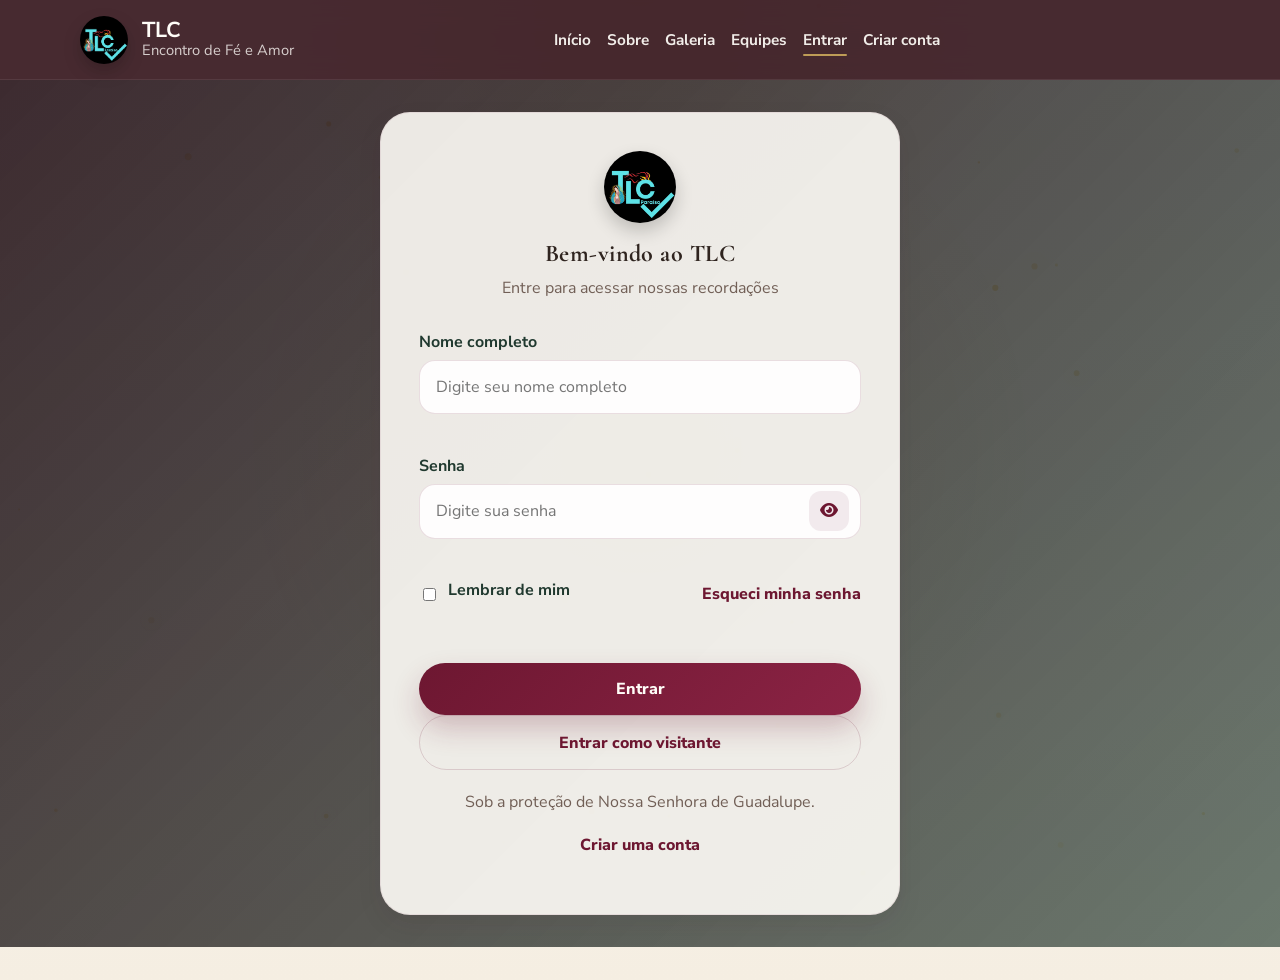
==== index.html @ 9c9bf405 "Add files via upload" ====
<!DOCTYPE html>
<html lang="pt-BR">
<head>
  <meta charset="UTF-8">
  <meta name="viewport" content="width=device-width, initial-scale=1.0">
  <title>TLC - Encontro de Fé e Amor</title>
  <meta name="description" content="Espaço para guardar fotos, vídeos e recordações do encontro TLC sob a proteção de Nossa Senhora de Guadalupe.">
  <link rel="preconnect" href="https://fonts.googleapis.com">
  <link rel="preconnect" href="https://fonts.gstatic.com" crossorigin>
  <link href="https://fonts.googleapis.com/css2?family=Cormorant+Garamond:wght@500;600;700&family=Nunito+Sans:wght@400;600;700;800&display=swap" rel="stylesheet">
  <link rel="stylesheet" href="https://cdnjs.cloudflare.com/ajax/libs/font-awesome/6.5.2/css/all.min.css">
  <link rel="stylesheet" href="css/style.css?v=20260803-sem-alfinete-oracao">
</head>
<body data-page="home">
  <header class="site-header">
    <div id="navbar-root"></div>
    <div class="home-scroll-progress" aria-hidden="true"><span id="home-scroll-progress"></span></div>
  </header>

  <main>
    <section class="hero-section reveal">
      <div class="hero-overlay"></div>
      <div class="hero-architecture" aria-hidden="true"></div>
      <div class="hero-content container hero-layout">
        <div class="hero-copy-block">
          <span class="hero-kicker">TLC -</span>
          <h1 class="hero-title">
            <span class="hero-title-line">Encontro de</span>
            <span class="hero-title-line">
              <span class="hero-title-accent">Fé</span>
              <span>e</span>
              <span class="hero-title-wine">Amor</span>
            </span>
          </h1>
          <p class="hero-subtitle">Sob a proteção de <strong>Nossa Senhora de Guadalupe</strong></p>
          <p class="hero-copy">Guarde aqui as fotos e recordações do TLC, um mural bonito, organizado e cheio de memória viva.</p>
          <div class="hero-actions">
            <a class="btn btn-primary" href="pages/galeria.html">
              <i class="fa-solid fa-camera-retro"></i>
              <span>Ver galeria</span>
            </a>
            <a class="btn btn-secondary hero-login-button" href="pages/enviar.html">
              <i class="fa-solid fa-cloud-arrow-up"></i>
              <span>Enviar fotos</span>
            </a>
          </div>
        </div>

        <div class="hero-visual">
          <div class="hero-mary-frame">
            <div class="sacred-stage">
              <img
                class="mary-figure"
                src="images/nossa-senhora-guadalupe-arte.png"
                alt="Ilustração de Nossa Senhora de Guadalupe"
              >
            </div>
          </div>
        </div>
      </div>
    </section>

    <section class="about-section section-pad reveal" id="sobre">
      <div class="container">
        <div class="about-showcase">
          <div class="about-showcase__icon" aria-hidden="true">
            <img src="images/tlc-icons/santa-missa.png" alt="">
          </div>
          <div class="about-showcase__content">
            <span class="section-tag">Sobre o encontro</span>
            <h2>Um lugar para guardar o que <span>Deus</span> fez entre nós</h2>
            <p>
              Este site foi criado para reunir fotos, vídeos, mensagens e lembranças do TLC,
              um encontro que transforma e deixa fé, amizade e missão.
            </p>
            <p>
              A inspiração vem do nosso desejo de celebrar o que vivemos juntos
              e manter acesa a presença de Deus em cada história compartilhada.
            </p>
          </div>
          <aside class="about-quote-card">
            <span class="about-quote-mark">“</span>
            <p>Rogai por nós, que recorremos a vós, ó Mãe de Misericórdia.</p>
            <strong>– Nossa Senhora de Guadalupe –</strong>
            <span class="about-quote-mark about-quote-mark--end">”</span>
          </aside>
        </div>
      </div>
    </section>

    <section class="highlights section-pad reveal" id="vivencias">
      <div class="container">
        <div class="section-heading highlights-heading">
          <span class="section-tag">Vivências</span>
          <h2>Momentos marcantes do encontro</h2>
        </div>
        <div class="card-grid">
          <article class="feature-card">
            <span class="feature-icon-frame"><img class="feature-icon" src="images/tlc-icons/momentos-oracao.png" alt="" aria-hidden="true"></span>
            <h3>Momentos de oração</h3>
            <p>Instantes de silêncio, louvor e entrega que fortalecem a fé e a comunhão.</p>
          </article>
          <article class="feature-card">
            <span class="feature-icon-frame"><img class="feature-icon" src="images/tlc-icons/dinamicas.png" alt="" aria-hidden="true"></span>
            <h3>Dinâmicas</h3>
            <p>Atividades que aproximam os participantes com leveza, alegria e propósito divino.</p>
          </article>
          <article class="feature-card">
            <span class="feature-icon-frame"><img class="feature-icon" src="images/tlc-icons/palestras.png" alt="" aria-hidden="true"></span>
            <h3>Palestras</h3>
            <p>Reflexões inspiradoras sobre vocação, amor, serviço e fé para toda a vida.</p>
          </article>
          <article class="feature-card">
            <span class="feature-icon-frame"><img class="feature-icon" src="images/tlc-icons/santa-missa.png" alt="" aria-hidden="true"></span>
            <h3>Santa Missa</h3>
            <p>A celebração central do encontro, cheia da Eucaristia que nos transforma.</p>
          </article>
          <article class="feature-card">
            <span class="feature-icon-frame"><img class="feature-icon" src="images/tlc-icons/equipe-tlc.png" alt="" aria-hidden="true"></span>
            <h3>Equipe TLC</h3>
            <p>Servidores que preparam cada detalhe com carinho, oração e dedicação.</p>
          </article>
          <article class="feature-card">
            <span class="feature-icon-frame"><img class="feature-icon" src="images/tlc-icons/foto-oficial.png" alt="" aria-hidden="true"></span>
            <h3>Foto oficial</h3>
            <p>O registro coletivo que fica como lembrança e gratidão para sempre.</p>
          </article>
        </div>
      </div>
    </section>

    <section class="faith-path-section section-pad reveal" id="caminhos" aria-labelledby="faith-path-title">
      <div class="container">
        <div class="faith-path-heading">
          <span class="section-tag faith-path-tag">Caminhos do TLC</span>
          <h2 id="faith-path-title">Cada passo deixa uma marca no coração</h2>
          <p>
            Ao descer a página, acompanhe a luz passando pelas etapas que fazem o TLC acontecer:
            acolhida, oração, palavra, partilha, Eucaristia e serviço.
          </p>
          <span class="faith-path-hint"><i class="fa-solid fa-arrow-down"></i> Continue descendo para acompanhar o caminho</span>
        </div>

        <div class="faith-path-stage" id="faith-path-stage">
          <div class="faith-path-watermark" aria-hidden="true"></div>

          <div class="faith-path-seal" aria-label="TLC, Encontro de Fé e Amor">
            <i class="fa-solid fa-cross"></i>
            <strong>TLC</strong>
            <small>Encontro de Fé e Amor</small>
          </div>

          <svg class="faith-path-svg" viewBox="0 0 800 1120" preserveAspectRatio="xMidYMid meet" aria-hidden="true">
            <defs>
              <linearGradient id="faithPathGold" x1="0" y1="0" x2="0" y2="1">
                <stop offset="0%" stop-color="#f6e1a9" />
                <stop offset="48%" stop-color="#c88a2f" />
                <stop offset="100%" stop-color="#f3d58a" />
              </linearGradient>
              <linearGradient id="faithPathLight" x1="0" y1="0" x2="0" y2="1">
                <stop offset="0%" stop-color="#fffdf4" />
                <stop offset="60%" stop-color="#ffe9a7" />
                <stop offset="100%" stop-color="#ffffff" />
              </linearGradient>
              <filter id="faithPathGlow" x="-80%" y="-80%" width="260%" height="260%">
                <feGaussianBlur stdDeviation="9" result="blur" />
                <feMerge>
                  <feMergeNode in="blur" />
                  <feMergeNode in="SourceGraphic" />
                </feMerge>
              </filter>
            </defs>

            <path class="faith-path-shadow" d="M400 105 C285 160 300 260 400 300 C500 340 500 420 400 465 C300 510 300 590 400 635 C500 680 500 760 400 805 C300 850 300 930 400 975 C445 995 465 1040 430 1080" />
            <path class="faith-path-base" d="M400 105 C285 160 300 260 400 300 C500 340 500 420 400 465 C300 510 300 590 400 635 C500 680 500 760 400 805 C300 850 300 930 400 975 C445 995 465 1040 430 1080" />
            <path class="faith-path-progress" id="faith-path-progress" d="M400 105 C285 160 300 260 400 300 C500 340 500 420 400 465 C300 510 300 590 400 635 C500 680 500 760 400 805 C300 850 300 930 400 975 C445 995 465 1040 430 1080" />

            <g class="faith-path-orb" id="faith-path-orb" filter="url(#faithPathGlow)">
              <circle class="faith-path-orb-halo" r="27"></circle>
              <circle class="faith-path-orb-middle" r="16"></circle>
              <circle class="faith-path-orb-core" r="7"></circle>
            </g>
          </svg>

          <div class="faith-path-mobile-rail" aria-hidden="true">
            <span class="faith-path-mobile-fill"></span>
            <span class="faith-path-mobile-orb" id="faith-path-mobile-orb"></span>
          </div>

          <article class="faith-step-card faith-step-card--left faith-step-card--one" data-faith-threshold="0.08" tabindex="0">
            <span class="faith-step-number">1</span>
            <span class="faith-step-icon"><i class="fa-solid fa-hand-holding-heart"></i></span>
            <div class="faith-step-copy">
              <span class="faith-step-kicker">O começo</span>
              <h3>Acolhida</h3>
              <p>Receber cada pessoa com carinho, atenção e alegria.</p>
              <p class="faith-step-extra">É aqui que o jovem percebe que tem lugar, nome e uma comunidade pronta para caminhar junto.</p>
            </div>
          </article>

          <article class="faith-step-card faith-step-card--right faith-step-card--two" data-faith-threshold="0.24" tabindex="0">
            <span class="faith-step-number">2</span>
            <span class="faith-step-icon"><i class="fa-solid fa-hands-praying"></i></span>
            <div class="faith-step-copy">
              <span class="faith-step-kicker">Silêncio e presença</span>
              <h3>Oração</h3>
              <p>Um encontro verdadeiro com Deus e consigo mesmo.</p>
              <p class="faith-step-extra">A oração acalma, fortalece e prepara o coração para tudo o que será vivido no encontro.</p>
            </div>
          </article>

          <article class="faith-step-card faith-step-card--left faith-step-card--three" data-faith-threshold="0.40" tabindex="0">
            <span class="faith-step-number">3</span>
            <span class="faith-step-icon"><i class="fa-solid fa-book-open"></i></span>
            <div class="faith-step-copy">
              <span class="faith-step-kicker">Palavra que ilumina</span>
              <h3>Palestras</h3>
              <p>Reflexões que ajudam a enxergar a vida com outros olhos.</p>
              <p class="faith-step-extra">Cada mensagem convida a pensar, mudar e levar a fé para as escolhas do dia a dia.</p>
            </div>
          </article>

          <article class="faith-step-card faith-step-card--right faith-step-card--four" data-faith-threshold="0.57" tabindex="0">
            <span class="faith-step-number">4</span>
            <span class="faith-step-icon"><i class="fa-solid fa-people-group"></i></span>
            <div class="faith-step-copy">
              <span class="faith-step-kicker">Partilha e alegria</span>
              <h3>Dinâmicas</h3>
              <p>Momentos para criar laços, confiança e boas lembranças.</p>
              <p class="faith-step-extra">A convivência aproxima as pessoas e mostra que a caminhada fica mais leve quando ninguém está sozinho.</p>
            </div>
          </article>

          <article class="faith-step-card faith-step-card--left faith-step-card--five" data-faith-threshold="0.74" tabindex="0">
            <span class="faith-step-number">5</span>
            <span class="faith-step-icon"><i class="fa-solid fa-wine-glass"></i></span>
            <div class="faith-step-copy">
              <span class="faith-step-kicker">O centro do encontro</span>
              <h3>Santa Missa</h3>
              <p>A celebração que reúne tudo o que foi vivido.</p>
              <p class="faith-step-extra">Na Eucaristia, cada oração, amizade e aprendizado se transforma em gratidão e compromisso.</p>
            </div>
          </article>

          <article class="faith-step-card faith-step-card--right faith-step-card--six" data-faith-threshold="0.90" tabindex="0">
            <span class="faith-step-number">6</span>
            <span class="faith-step-icon"><i class="fa-solid fa-users"></i></span>
            <div class="faith-step-copy">
              <span class="faith-step-kicker">Amor que vira serviço</span>
              <h3>Equipe TLC</h3>
              <p>Servir juntos para que cada detalhe tenha significado.</p>
              <p class="faith-step-extra">Quem serve também é transformado e mantém o encontro vivo muito depois do último dia.</p>
            </div>
          </article>

          <div class="faith-path-finish" data-faith-threshold="0.98">
            <i class="fa-solid fa-heart"></i>
            <strong>A missão continua</strong>
            <span>Levar para a vida o amor que foi encontrado aqui.</span>
          </div>
        </div>

        <p class="faith-path-footnote"><i class="fa-regular fa-hand-pointer"></i> Passe o mouse ou toque nos cartões para ler mais.</p>
      </div>
    </section>

    <section class="metrics-section section-pad reveal" id="metricas" aria-labelledby="metrics-title">
      <div class="container">
        <div class="metrics-ornament" aria-hidden="true">
          <span></span>
          <i class="fa-solid fa-diamond"></i>
          <span></span>
        </div>

        <div class="metrics-shell">
          <div class="metrics-copy">
            <span class="section-tag metrics-tag">Presença viva</span>
            <h2 id="metrics-title">O <span>encontro</span> continua <span>ecoando</span> em cada pessoa tocada</h2>
            <p>
              Os números abaixo vão mudando conforme o site vai sendo preenchido com pessoas, fotos e pedidos.
            </p>
          </div>

          <div class="metrics-grid">
            <article class="metric-card interactive-card">
              <i class="fa-solid fa-users"></i>
              <strong class="metric-number" id="metric-participants">0</strong>
              <h3>Participantes acolhidos</h3>
              <p>Corações que dizem sim ao encontro.</p>
            </article>
            <article class="metric-card interactive-card">
              <i class="fa-solid fa-camera"></i>
              <strong class="metric-number" id="metric-photos">0</strong>
              <h3>Fotos e lembranças guardadas</h3>
              <p>Momentos eternizados com amor.</p>
            </article>
            <article class="metric-card interactive-card">
              <i class="fa-solid fa-hands-praying"></i>
              <strong class="metric-number" id="metric-prayer">0</strong>
              <h3>Momentos de oração vividos</h3>
              <p>Unidos em oração, fortalecidos na fé.</p>
            </article>
            <article class="metric-card interactive-card">
              <i class="fa-solid fa-people-group"></i>
              <strong class="metric-number" id="metric-team">0</strong>
              <h3>Servidores na equipe TLC</h3>
              <p>Cada serviço é uma semente do Reino.</p>
            </article>
            <article class="metric-card interactive-card">
              <i class="fa-regular fa-message"></i>
              <strong class="metric-number" id="metric-messages">0</strong>
              <h3>Mensagens e testemunhos recebidos</h3>
              <p>Relatos que inspiram e edificam.</p>
            </article>
            <article class="metric-card interactive-card">
              <i class="fa-solid fa-dove"></i>
              <strong class="metric-number" id="metric-mission">0</strong>
              <h3>Missão em comum: levar amor e fé</h3>
              <p>Ir ao encontro e ser presença de Deus.</p>
            </article>
          </div>
        </div>
      </div>
    </section>

    <section class="home-prayer-section section-pad reveal" id="oracoes" aria-labelledby="home-prayer-title">
      <div class="container">
        <div class="home-prayer-shell">
          <div class="home-prayer-heading">
            <span class="section-tag home-prayer-tag">Mural de Orações</span>
            <h2 id="home-prayer-title">Intenções que colocamos juntos nas mãos de <span>Deus</span></h2>
            <p>Um cantinho para pedir, agradecer e rezar por quem precisa.</p>
          </div>

          <div class="home-prayer-board">
            <aside class="home-prayer-invite">
              <span class="home-prayer-invite__icon"><i class="fa-solid fa-hands-praying"></i></span>
              <h3>Sua oração também pode estar aqui</h3>
              <p>Escreva sua intenção com carinho. Você pode publicar com seu nome ou de forma anônima.</p>
              <div class="home-prayer-actions">
                <a class="btn btn-primary" href="pages/oracao.html">Deixar minha oração</a>
              </div>
            </aside>

            <div class="home-prayer-notes" id="home-prayer-preview" aria-live="polite"></div>
          </div>
        </div>
      </div>
    </section>

    <section class="home-closing-section reveal" id="identidade-tlc" aria-label="Identidade do TLC">
      <div class="container">
        <div class="home-closing-card">
          <div class="footer-brand-block">
            <div class="footer-brand-mark">
              <img src="images/logo-tlc-paraiso.jpg" alt="Logo TLC Paraíso">
            </div>
            <div class="footer-brand-copy">
              <h3>TLC</h3>
              <p>Encontro de Fé e Amor</p>
            </div>
          </div>

          <div class="footer-quote">
            <i class="fa-solid fa-quote-left" aria-hidden="true"></i>
            <p>Cada palavra é um sinal do que Deus continua fazendo entre nós.</p>
            <i class="fa-solid fa-quote-right" aria-hidden="true"></i>
          </div>
        </div>
      </div>
    </section>

  </main>

  <div id="footer-root"></div>

  <script src="js/script.js?v=20260803-sem-alfinete-oracao"></script>
</body>
</html>
---- css/style.css ----
/* Variaveis globais do tema TLC */
:root {
  --wine: #6d1731;
  --wine-deep: #43101f;
  --gold: #c8a65a;
  --beige: #f3ede0;
  --white: #fffdf8;
  --forest: #20392f;
  --text: #2f241f;
  --muted: #715f56;
  --shadow: 0 18px 40px rgba(48, 21, 28, 0.14);
  --shadow-soft: 0 10px 24px rgba(48, 21, 28, 0.09);
  --radius-lg: 28px;
  --radius-md: 20px;
  --radius-sm: 14px;
  --nav-height: 80px;
  --container: min(1120px, calc(100% - 2rem));
}

* {
  box-sizing: border-box;
}

html {
  scroll-behavior: smooth;
  overflow-x: hidden;
}

body {
  margin: 0;
  font-family: "Nunito Sans", sans-serif;
  color: var(--text);
  background:
    radial-gradient(circle at top, rgba(200, 166, 90, 0.2), transparent 32%),
    linear-gradient(180deg, #fcfaf6 0%, #f5eee2 100%);
  position: relative;
  isolation: isolate;
  overflow-x: hidden;
}

body.menu-open {
  overflow: hidden;
}

img {
  max-width: 100%;
  display: block;
}

a {
  color: inherit;
  text-decoration: none;
}

button,
input,
select,
textarea {
  font: inherit;
  max-width: 100%;
}

textarea {
  resize: vertical;
}

main {
  min-height: 100vh;
  position: relative;
  z-index: 1;
}

.site-header,
.site-footer {
  position: relative;
  z-index: 2;
}

.sacred-lights {
  position: fixed;
  inset: 0;
  width: 100%;
  height: 100%;
  pointer-events: none;
  z-index: 0;
  opacity: 0.9;
}

.container {
  width: var(--container);
  margin: 0 auto;
}

.section-pad {
  padding: 5rem 0;
}

.section-tag {
  display: inline-flex;
  align-items: center;
  gap: 0.55rem;
  padding: 0.4rem 0.9rem;
  border-radius: 999px;
  background: rgba(109, 23, 49, 0.08);
  color: var(--wine);
  font-size: 0.82rem;
  font-weight: 800;
  letter-spacing: 0.08em;
  text-transform: uppercase;
}

.section-heading {
  display: flex;
  flex-direction: column;
  gap: 0.75rem;
  margin-bottom: 2rem;
}

h1,
h2,
h3,
.brand-mark {
  font-family: "Cormorant Garamond", serif;
  letter-spacing: 0.02em;
}

h1,
h2,
h3,
p {
  margin-top: 0;
}

p {
  line-height: 1.7;
  color: var(--muted);
}

.site-header {
  position: sticky;
  top: 0;
  z-index: 50;
}

.home-scroll-progress {
  position: absolute;
  right: 0;
  bottom: 0;
  left: 0;
  height: 3px;
  overflow: hidden;
  pointer-events: none;
}

.home-scroll-progress span {
  display: block;
  width: 100%;
  height: 100%;
  background: linear-gradient(90deg, #d6a84d, #f4da93 52%, #b9782f);
  box-shadow: 0 0 14px rgba(238, 197, 105, 0.65);
  transform: scaleX(0);
  transform-origin: left center;
  will-change: transform;
}

/* Navbar compartilhada e adaptada conforme login */
.navbar {
  height: var(--nav-height);
  border-bottom: 1px solid rgba(255, 255, 255, 0.08);
  background: rgba(46, 13, 21, 0.88);
  backdrop-filter: blur(14px);
}

.nav-inner {
  width: var(--container);
  height: 100%;
  margin: 0 auto;
  display: flex;
  align-items: center;
  justify-content: space-between;
  gap: 1rem;
}

.brand {
  display: inline-flex;
  align-items: center;
  gap: 0.85rem;
  color: var(--white);
  min-width: 0;
}

.brand-mark {
  width: 48px;
  height: 48px;
  border-radius: 50%;
  display: grid;
  place-items: center;
  background: linear-gradient(135deg, var(--gold), #edd3a0);
  color: var(--wine-deep);
  font-size: 1.1rem;
  font-weight: 700;
  box-shadow: 0 8px 18px rgba(200, 166, 90, 0.28);
}

.brand-mark.image-mark {
  overflow: hidden;
  padding: 0;
  background: transparent;
  box-shadow: 0 8px 18px rgba(0, 0, 0, 0.2);
}

.brand-mark.image-mark img {
  width: 100%;
  height: 100%;
  object-fit: cover;
  display: block;
}

.brand-mark.large {
  width: 72px;
  height: 72px;
  font-size: 1.5rem;
  margin: 0 auto 1rem;
}

.brand-copy strong {
  display: block;
  font-size: 1.35rem;
  line-height: 1.05;
}

.brand-copy span {
  display: block;
  color: rgba(255, 253, 248, 0.78);
  font-size: 0.92rem;
  line-height: 1.2;
}

.nav-links {
  display: flex;
  align-items: center;
  gap: 1rem;
  min-width: 0;
}

.nav-links a,
.nav-user,
.nav-logout {
  color: var(--white);
  font-weight: 700;
  font-size: 0.96rem;
}

.nav-links a {
  opacity: 0.92;
  position: relative;
}

.nav-links a::after {
  content: "";
  position: absolute;
  left: 0;
  bottom: -0.35rem;
  width: 100%;
  height: 2px;
  border-radius: 999px;
  background: var(--gold);
  transform: scaleX(0);
  transform-origin: center;
  transition: transform 0.25s ease;
}

.nav-links a:hover::after,
.nav-links a.active::after {
  transform: scaleX(1);
}

.nav-actions {
  display: flex;
  align-items: center;
  gap: 0.75rem;
}

.nav-user {
  padding: 0.55rem 0.9rem;
  border-radius: 999px;
  background: rgba(255, 255, 255, 0.08);
}

.nav-logout {
  border: 0;
  padding: 0.7rem 1rem;
  border-radius: 999px;
  background: rgba(255, 255, 255, 0.12);
  cursor: pointer;
  transition: background 0.25s ease, transform 0.25s ease;
}

.nav-logout:hover,
.hamburger:hover,
.btn:hover,
.filter-btn:hover {
  transform: translateY(-2px);
}

.nav-logout:hover {
  background: rgba(255, 255, 255, 0.2);
}

.hamburger {
  display: none;
  width: 46px;
  height: 46px;
  border-radius: 14px;
  border: 1px solid rgba(255, 255, 255, 0.16);
  background: transparent;
  color: var(--white);
  cursor: pointer;
}

.mobile-panel {
  display: none;
}

/* Hero principal */
.hero-section {
  position: relative;
  min-height: calc(100vh - var(--nav-height) - 12px);
  display: flex;
  align-items: center;
  padding: 2.75rem 0 1rem;
  background:
    radial-gradient(circle at top, rgba(233, 192, 124, 0.2), transparent 34%),
    linear-gradient(180deg, #fcf3e8 0%, #f6ebdc 100%);
  color: var(--text);
  overflow: hidden;
}

.hero-overlay {
  position: absolute;
  inset: 0;
  background:
    radial-gradient(circle at 14% 18%, rgba(255, 255, 255, 0.78), transparent 24%),
    radial-gradient(circle at 86% 16%, rgba(255, 255, 255, 0.62), transparent 18%),
    radial-gradient(circle at 50% 10%, rgba(228, 186, 120, 0.15), transparent 42%);
}

.hero-architecture {
  position: absolute;
  inset: auto 0 0 0;
  height: min(72vh, 640px);
  background: url("../images/church-line-art.svg") center bottom / min(900px, 78vw) auto no-repeat;
  opacity: 0.34;
  pointer-events: none;
  filter: sepia(1) saturate(0.7) brightness(1.02);
}

.hero-content {
  position: relative;
  padding: 0;
  z-index: 1;
}

.hero-layout {
  display: grid;
  grid-template-columns: minmax(0, 1.08fr) minmax(320px, 430px);
  gap: 2.4rem;
  align-items: center;
}

.hero-copy-block {
  position: relative;
  z-index: 1;
  max-width: 34rem;
}

.hero-kicker {
  display: inline-flex;
  margin-bottom: 0.65rem;
  color: rgba(46, 23, 17, 0.9);
  letter-spacing: 0.03em;
  text-transform: none;
  font-size: clamp(1.55rem, 2vw, 2.2rem);
  font-weight: 500;
  padding: 0;
  border: 0;
  background: transparent;
}

.hero-title {
  display: grid;
  gap: 0.16rem;
  margin-bottom: 0.95rem;
  max-width: 11ch;
  font-size: clamp(3.2rem, 6.5vw, 5.7rem);
  line-height: 0.9;
  letter-spacing: -0.03em;
}

.hero-title-line {
  display: flex;
  flex-wrap: wrap;
  align-items: baseline;
  gap: 0.25ch;
}

.hero-title-accent {
  color: #c48b2a;
}

.hero-title-wine {
  color: var(--wine);
}

.hero-subtitle {
  font-size: 1.2rem;
  color: #5a4035;
  margin-bottom: 0.9rem;
}

.hero-subtitle strong {
  color: var(--wine);
}

.hero-copy {
  max-width: 31rem;
  color: #5e5047;
  font-size: 1.05rem;
  margin-bottom: 1.9rem;
}

.hero-login-button {
  background: rgba(255, 248, 239, 0.8);
  color: var(--wine);
  border: 1px solid rgba(155, 102, 67, 0.42);
  box-shadow: 0 12px 24px rgba(128, 83, 53, 0.08);
}

.hero-actions,
.form-actions,
.section-cta {
  display: flex;
  flex-wrap: wrap;
  gap: 1rem;
}

.hero-visual {
  display: flex;
  justify-content: center;
  align-items: center;
}

.hero-mary-frame {
  position: relative;
  padding: 0.9rem;
  border-radius: 180px 180px 28px 28px;
  background: linear-gradient(180deg, rgba(149, 95, 51, 0.28), rgba(222, 179, 118, 0.14));
  border: 2px solid rgba(173, 125, 76, 0.55);
  box-shadow:
    0 28px 48px rgba(118, 71, 39, 0.12),
    0 0 0 10px rgba(255, 248, 239, 0.38);
}

.sacred-stage {
  --stage-x: 0px;
  --stage-y: 0px;
  position: relative;
  width: min(100%, 360px);
  aspect-ratio: 0.78 / 1.26;
  display: grid;
  place-items: center;
  transform: translate3d(var(--stage-x), var(--stage-y), 0);
  transition: transform 0.22s ease;
  border-radius: 180px 180px 20px 20px;
  overflow: hidden;
  background:
    radial-gradient(circle at 50% 18%, rgba(255, 249, 231, 0.94), rgba(227, 187, 122, 0.68) 38%, rgba(125, 77, 34, 0.84) 100%);
  border: 2px solid rgba(247, 230, 196, 0.82);
  box-shadow: inset 0 0 0 1px rgba(120, 74, 35, 0.2);
}

.sacred-beam {
  position: absolute;
  inset: 5% 12% 14%;
  border-radius: 48% 48% 42% 42% / 18% 18% 58% 58%;
  background:
    radial-gradient(circle at center, rgba(255, 246, 207, 0.98), rgba(245, 196, 83, 0.48) 52%, rgba(244, 193, 73, 0) 74%);
  filter: blur(20px);
  animation: beamPulse 4.8s ease-in-out infinite;
}

.sacred-halo {
  position: absolute;
  inset: 5% 8% 8%;
  border-radius: 50%;
  mix-blend-mode: screen;
}

.halo-one {
  background:
    conic-gradient(from 0deg, rgba(255, 210, 99, 0.12), rgba(255, 247, 212, 0.94), rgba(255, 210, 99, 0.12));
  filter: blur(0.5px);
  clip-path: polygon(
    50% 0%, 54% 8%, 60% 2%, 62% 11%, 69% 4%, 68% 15%, 77% 9%, 74% 19%, 84% 15%, 79% 24%,
    90% 23%, 83% 30%, 95% 32%, 86% 38%, 98% 43%, 88% 46%, 100% 53%, 88% 54%, 98% 61%, 86% 62%,
    95% 73%, 83% 70%, 90% 82%, 79% 76%, 84% 89%, 74% 81%, 77% 96%, 68% 85%, 69% 98%, 62% 89%,
    60% 100%, 54% 92%, 50% 100%, 46% 92%, 40% 100%, 38% 89%, 31% 98%, 32% 85%, 23% 96%, 26% 81%,
    16% 89%, 21% 76%, 10% 82%, 17% 70%, 5% 73%, 14% 62%, 2% 61%, 12% 54%, 0% 53%, 12% 46%,
    2% 43%, 14% 38%, 5% 32%, 17% 30%, 10% 23%, 21% 24%, 16% 15%, 26% 19%, 23% 9%, 32% 15%,
    31% 4%, 38% 11%, 40% 2%, 46% 8%
  );
  opacity: 0.95;
  animation: haloSpin 24s linear infinite;
}

.halo-two {
  inset: 10% 13% 13%;
  border: 2px solid rgba(255, 236, 180, 0.46);
  box-shadow:
    0 0 34px rgba(255, 216, 121, 0.28),
    inset 0 0 28px rgba(255, 224, 143, 0.18);
  animation: haloBreath 5s ease-in-out infinite;
}

.sacred-glow {
  position: absolute;
  inset: 22% 24% 18%;
  border-radius: 50%;
  background: radial-gradient(circle, rgba(255, 243, 198, 0.4), rgba(255, 215, 110, 0.12) 42%, transparent 68%);
  filter: blur(22px);
}

.sacred-particles {
  position: absolute;
  inset: 0;
}

.sacred-particle {
  position: absolute;
  width: var(--size, 8px);
  height: var(--size, 8px);
  left: var(--left, 50%);
  top: var(--top, 50%);
  border-radius: 50%;
  background: radial-gradient(circle, rgba(255, 252, 235, 1), rgba(248, 206, 109, 0.65) 55%, rgba(248, 206, 109, 0) 72%);
  box-shadow: 0 0 14px rgba(255, 220, 136, 0.65);
  opacity: 0.78;
  animation: particleOrbit var(--duration, 7s) ease-in-out infinite;
  animation-delay: var(--delay, 0s);
}

.mary-figure {
  position: relative;
  z-index: 2;
  width: min(100%, 300px);
  object-fit: contain;
  filter:
    drop-shadow(0 18px 32px rgba(7, 7, 7, 0.28))
    drop-shadow(0 0 30px rgba(255, 216, 113, 0.3));
  animation: maryFloat 5.8s ease-in-out infinite;
  transform: translateZ(0);
}

/* Componentes reutilizados */
.btn {
  display: inline-flex;
  justify-content: center;
  align-items: center;
  gap: 0.6rem;
  min-height: 52px;
  padding: 0.95rem 1.4rem;
  border: 0;
  border-radius: 999px;
  font-weight: 800;
  cursor: pointer;
  transition: transform 0.25s ease, box-shadow 0.25s ease, background 0.25s ease;
}

.btn-primary {
  background: linear-gradient(135deg, var(--wine), #8b2344);
  color: var(--white);
  box-shadow: 0 14px 28px rgba(109, 23, 49, 0.24);
}

.btn-secondary {
  background: rgba(255, 253, 248, 0.16);
  color: var(--white);
  border: 1px solid rgba(255, 253, 248, 0.2);
}

.page-shell .btn-secondary,
.upload-form .btn-secondary,
.profile-card .btn-secondary,
.auth-card .btn-secondary {
  background: transparent;
  color: var(--wine);
  border: 1px solid rgba(109, 23, 49, 0.16);
}

.hero-login-button,
.hero-login-button:visited {
  background: rgba(255, 248, 239, 0.88);
  color: var(--wine);
  border: 1px solid rgba(155, 102, 67, 0.42);
  box-shadow: 0 12px 24px rgba(128, 83, 53, 0.08);
}

.btn-full {
  width: 100%;
}

.prayer-card,
.feature-card,
.auth-card,
.upload-form,
.preview-panel,
.profile-card,
.stat-box,
.gallery-item,
.page-hero,
.filter-bar {
  background: rgba(255, 253, 248, 0.9);
  border: 1px solid rgba(109, 23, 49, 0.08);
  box-shadow: var(--shadow-soft);
}

.prayer-card {
  padding: 2rem;
  border-radius: var(--radius-lg);
}

.about-section {
  padding-top: 0.4rem;
}

.about-showcase {
  display: grid;
  grid-template-columns: 126px minmax(0, 1.1fr) minmax(280px, 0.9fr);
  gap: 1.5rem;
  align-items: center;
  padding: 1.65rem 1.8rem;
  border-radius: 28px;
  background: rgba(255, 252, 247, 0.92);
  border: 1px solid rgba(189, 151, 103, 0.18);
  box-shadow: 0 18px 36px rgba(103, 65, 37, 0.09);
}

.about-showcase__icon {
  width: 112px;
  height: 112px;
  display: grid;
  place-items: center;
  border-radius: 50%;
  color: var(--gold);
  font-size: 2.6rem;
  background:
    radial-gradient(circle at center, rgba(255, 255, 255, 0.95), rgba(248, 236, 218, 0.92));
  border: 1px solid rgba(218, 185, 134, 0.5);
  box-shadow: inset 0 0 0 10px rgba(255, 249, 240, 0.7);
}

.about-showcase__content h2 {
  max-width: 18ch;
  margin-bottom: 0.8rem;
  font-size: clamp(2rem, 3vw, 3rem);
  line-height: 1.05;
}

.about-showcase__content h2 span {
  color: #c48b2a;
}

.about-showcase__content p:last-child {
  margin-bottom: 0;
}

.about-quote-card {
  position: relative;
  padding: 1.9rem 1.8rem;
  border-radius: 20px;
  background: linear-gradient(180deg, rgba(255, 250, 244, 0.98), rgba(255, 247, 238, 0.92));
  border: 1px solid rgba(199, 163, 113, 0.22);
  box-shadow: inset 0 0 0 1px rgba(255, 255, 255, 0.55);
}

.about-quote-card p {
  margin-bottom: 0.9rem;
  font-family: "Cormorant Garamond", serif;
  font-size: 1.55rem;
  line-height: 1.35;
  color: #5a4035;
}

.about-quote-card strong {
  color: var(--wine);
  font-size: 1.05rem;
}

.about-quote-mark {
  position: absolute;
  top: 0.9rem;
  left: 1.3rem;
  color: rgba(180, 116, 53, 0.85);
  font-family: "Cormorant Garamond", serif;
  font-size: 3.6rem;
  line-height: 1;
}

.about-quote-mark--end {
  top: auto;
  right: 1.3rem;
  bottom: 0.25rem;
  left: auto;
}

.highlights {
  padding-top: 1.55rem;
}

.highlights-heading {
  align-items: center;
  text-align: center;
  margin-bottom: 1.6rem;
}

.highlights-heading .section-tag {
  background: transparent;
  padding-inline: 0;
}

.prayer-card i,
.feature-card i {
  color: var(--gold);
  font-size: 1.5rem;
}

.card-grid {
  display: grid;
  grid-template-columns: repeat(6, minmax(0, 1fr));
  gap: 0.9rem;
}

.feature-card {
  padding: 1.3rem 1rem 1.2rem;
  border-radius: var(--radius-md);
  transition: transform 0.25s ease, box-shadow 0.25s ease;
  text-align: center;
  min-height: 100%;
}

.feature-card:hover,
.gallery-item:hover {
  transform: translateY(-5px);
  box-shadow: var(--shadow);
}

.feature-card h3 {
  margin-bottom: 0.55rem;
  font-size: 1.45rem;
}

.feature-card p {
  margin-bottom: 0;
  font-size: 0.92rem;
  line-height: 1.55;
}

.recent-grid {
  display: grid;
  grid-template-columns: repeat(3, minmax(0, 1fr));
  gap: 1.2rem;
}

.recent-card {
  position: relative;
  border-radius: 24px;
  overflow: hidden;
  min-height: 340px;
  box-shadow: var(--shadow-soft);
}

.recent-card > img {
  width: 100%;
  height: 100%;
  object-fit: cover;
}

.recent-card .overlay {
  position: absolute;
  inset: auto 0 0 0;
  padding: 1.4rem;
  background: linear-gradient(180deg, transparent, rgba(10, 7, 7, 0.78));
  color: var(--white);
}

.photo-author {
  display: inline-flex;
  align-items: center;
  gap: 0.55rem;
  margin-bottom: 0.7rem;
  font-size: 0.82rem;
  font-weight: 800;
}

.photo-author img {
  width: 26px;
  height: 26px;
  border-radius: 50%;
  object-fit: cover;
  border: 1px solid rgba(255, 255, 255, 0.35);
}

.photo-author.dark {
  color: var(--forest);
}

.photo-author.light {
  color: var(--white);
}

.photo-author-link {
  cursor: pointer;
  transition: transform 0.22s ease, opacity 0.22s ease;
}

.photo-author-link:hover {
  opacity: 0.88;
  transform: translateY(-1px);
}



.journey-section {
  position: relative;
  overflow: hidden;
  background:
    radial-gradient(circle at 16% 32%, rgba(215, 164, 72, 0.08), transparent 26%),
    radial-gradient(circle at 88% 72%, rgba(109, 23, 49, 0.06), transparent 28%);
}

.journey-heading {
  width: min(100%, 900px);
  margin: 0 auto 2.4rem;
  text-align: center;
}

.journey-tag {
  position: relative;
  padding-inline: 1.25rem;
  border: 1px solid rgba(189, 134, 47, 0.38);
  border-radius: 999px;
  background: rgba(255, 252, 245, 0.72);
  box-shadow: 0 7px 18px rgba(95, 55, 23, 0.06);
}

.journey-heading h2 {
  max-width: 860px;
  margin: 0.95rem auto 0;
  color: var(--wine);
  font-family: "Cormorant Garamond", serif;
  font-size: clamp(2.4rem, 4.7vw, 4.55rem);
  line-height: 0.98;
  letter-spacing: -0.035em;
}

.journey-heading p {
  max-width: 720px;
  margin: 1.15rem auto 0;
  color: rgba(40, 31, 27, 0.72);
  font-size: 1rem;
  line-height: 1.75;
}

.journey-scroll-tip {
  display: inline-flex;
  align-items: center;
  gap: 0.55rem;
  margin-top: 1rem;
  padding: 0.7rem 1rem;
  border-radius: 999px;
  color: rgba(92, 36, 41, 0.92);
  background: rgba(255, 250, 238, 0.78);
  border: 1px solid rgba(198, 144, 55, 0.22);
  box-shadow: 0 14px 26px rgba(103, 61, 25, 0.06);
  font-size: 0.92rem;
}

.journey-scroll-tip i {
  color: #c88726;
}

.journey-board {
  --journey-glow-x: 50%;
  --journey-glow-y: 50%;
  position: relative;
  width: min(100%, 1120px);
  min-height: 720px;
  margin: 0 auto;
  overflow: hidden;
  isolation: isolate;
  border: 1px solid rgba(188, 137, 56, 0.22);
  border-radius: 40px;
  background:
    radial-gradient(circle at var(--journey-glow-x) var(--journey-glow-y), rgba(247, 215, 143, 0.15), transparent 22%),
    linear-gradient(135deg, rgba(255, 253, 248, 0.96), rgba(251, 244, 230, 0.94));
  box-shadow:
    0 28px 64px rgba(93, 57, 32, 0.13),
    inset 0 1px 0 rgba(255, 255, 255, 0.95);
  transition: box-shadow 0.35s ease, transform 0.35s ease;
}

.journey-board::before {
  content: "";
  position: absolute;
  inset: 0;
  z-index: -3;
  opacity: 0.33;
  background-image:
    radial-gradient(circle at 25% 35%, rgba(186, 133, 45, 0.18) 0 1px, transparent 1.5px),
    radial-gradient(circle at 75% 60%, rgba(109, 23, 49, 0.12) 0 1px, transparent 1.5px);
  background-size: 29px 29px, 37px 37px;
  mask-image: linear-gradient(to bottom, transparent 0%, #000 20%, #000 80%, transparent 100%);
}

.journey-board::after {
  content: "";
  position: absolute;
  inset: 18px;
  z-index: 6;
  pointer-events: none;
  border: 1px solid rgba(203, 153, 74, 0.10);
  border-radius: 30px;
}

.journey-church {
  position: absolute;
  left: -2.5rem;
  top: 2rem;
  width: 310px;
  height: 330px;
  z-index: -1;
  opacity: 0.085;
  background: url("../images/church-line-art.svg") left top / contain no-repeat;
  filter: sepia(1) saturate(0.8);
}

.journey-sacred-heart {
  position: absolute;
  right: 4rem;
  top: 2.4rem;
  z-index: -1;
  width: 150px;
  height: 150px;
  display: grid;
  place-items: center;
  color: rgba(153, 92, 29, 0.08);
  font-size: 4.5rem;
}

.journey-sacred-heart::before,
.journey-sacred-heart::after {
  content: "";
  position: absolute;
  inset: 13px;
  border: 1px solid rgba(190, 135, 49, 0.11);
  border-radius: 50%;
}

.journey-sacred-heart::after {
  inset: 0;
  border-style: dashed;
}

.journey-sacred-heart span {
  position: absolute;
  top: 11px;
  width: 2px;
  height: 38px;
  background: rgba(153, 92, 29, 0.08);
}

.journey-route {
  position: absolute;
  inset: 54px 22px 16px;
  z-index: -1;
  width: calc(100% - 44px);
  height: calc(100% - 70px);
  overflow: visible;
  pointer-events: none;
}

.journey-route-shadow,
.journey-route-main,
.journey-route-progress,
.journey-route-shine,
.journey-orb-ring,
.journey-orb-core {
  fill: none;
  stroke-linecap: round;
  stroke-linejoin: round;
}

.journey-route-shadow {
  stroke: rgba(93, 57, 32, 0.16);
  stroke-width: 42;
  transform: translateY(11px);
  filter: blur(5px);
}

.journey-route-main {
  stroke: url(#journeyGold);
  stroke-width: 34;
  opacity: 0.82;
}

.journey-route-progress {
  stroke: url(#journeyProgress);
  stroke-width: 16;
  opacity: 0.98;
  filter: drop-shadow(0 0 10px rgba(255, 243, 193, 0.9));
  transition: opacity 0.2s ease;
}

.journey-route-shine {
  stroke: rgba(255, 249, 219, 0.72);
  stroke-width: 4;
  stroke-dasharray: 18 16;
  animation: journeyFlow 12s linear infinite;
}

.journey-orb-ring {
  fill: rgba(255, 247, 211, 0.18);
  stroke: rgba(255, 242, 186, 0.9);
  stroke-width: 5;
  transform-origin: center;
  animation: journeyOrbPulse 2.1s ease-in-out infinite;
}

.journey-orb-core {
  fill: #fffef8;
  stroke: #d89a39;
  stroke-width: 4;
}

.journey-route-points circle {
  fill: #fff9dd;
  stroke: #d89a39;
  stroke-width: 3;
  transition: transform 0.3s ease, fill 0.3s ease, opacity 0.3s ease;
}

.journey-route-point--active {
  transform: scale(1.25);
  fill: #fffef8;
}

.journey-card,
.journey-team-card,
.journey-emblem {
  position: absolute;
  z-index: 2;
}

.journey-card {
  width: 180px;
  min-height: 222px;
  padding: 2.25rem 1rem 1.15rem;
  display: flex;
  flex-direction: column;
  align-items: center;
  justify-content: center;
  text-align: center;
  border: 1px solid rgba(198, 144, 55, 0.42);
  border-radius: 26px;
  background: linear-gradient(145deg, rgba(255, 255, 255, 0.96), rgba(251, 244, 229, 0.96));
  box-shadow:
    0 18px 34px rgba(87, 51, 26, 0.14),
    inset 0 0 0 4px rgba(255, 255, 255, 0.58);
  opacity: 0.84;
  transform: scale(0.97);
  transition: transform 0.32s ease, box-shadow 0.32s ease, border-color 0.32s ease, opacity 0.32s ease, background 0.32s ease;
}

.journey-card::after {
  content: "";
  position: absolute;
  left: 50%;
  bottom: 1rem;
  width: 58px;
  height: 1px;
  transform: translateX(-50%);
  background: linear-gradient(90deg, transparent, rgba(188, 126, 32, 0.62), transparent);
}

.journey-card:hover {
  transform: translateY(-8px);
  border-color: rgba(153, 30, 57, 0.4);
  box-shadow:
    0 26px 46px rgba(87, 51, 26, 0.18),
    0 0 0 5px rgba(216, 164, 76, 0.08);
}

.journey-card.is-active,
.journey-team-card.is-active,
.journey-emblem.is-active {
  opacity: 1;
}

.journey-card.is-active {
  transform: translateY(-10px) scale(1.02);
  border-color: rgba(153, 30, 57, 0.35);
  background: linear-gradient(145deg, rgba(255, 255, 255, 1), rgba(255, 247, 228, 0.98));
  box-shadow:
    0 28px 54px rgba(87, 51, 26, 0.18),
    0 0 0 6px rgba(222, 176, 93, 0.10),
    inset 0 0 0 4px rgba(255, 255, 255, 0.72);
}

.journey-number {
  position: absolute;
  top: -18px;
  left: 50%;
  width: 43px;
  height: 43px;
  transform: translateX(-50%);
  display: grid;
  place-items: center;
  border: 1px solid rgba(184, 126, 37, 0.62);
  border-radius: 50%;
  color: var(--wine);
  background: #fff9ea;
  font-family: "Cormorant Garamond", serif;
  font-size: 1.45rem;
  font-weight: 700;
  box-shadow: 0 8px 20px rgba(103, 61, 25, 0.14);
}

.journey-icon {
  width: 68px;
  height: 68px;
  display: grid;
  place-items: center;
  margin-bottom: 0.7rem;
  border-radius: 50%;
  color: #c88726;
  font-size: 2rem;
  background: radial-gradient(circle, rgba(255, 248, 220, 0.98), rgba(248, 226, 176, 0.58));
  border: 1px solid rgba(200, 137, 38, 0.35);
  box-shadow: 0 9px 20px rgba(166, 110, 31, 0.12);
}

.journey-card h3,
.journey-team-card h3 {
  margin: 0;
  color: var(--wine);
  font-family: "Cormorant Garamond", serif;
  font-size: 1.9rem;
  line-height: 1;
}

.journey-card p,
.journey-team-card p {
  margin: 0.55rem 0 0;
  color: rgba(48, 38, 33, 0.68);
  font-size: 0.92rem;
  line-height: 1.45;
}

.journey-step--welcome { left: 4.5%; top: 26%; }
.journey-step--prayer { left: 33%; top: 13%; }
.journey-step--talks { right: 4.5%; top: 22%; }
.journey-step--dynamics { left: 24%; bottom: 4.5%; }
.journey-step--mass { right: 22%; bottom: 4.5%; }

.journey-emblem {
  left: 53.5%;
  top: 51%;
  width: 178px;
  height: 178px;
  opacity: 0.92;
  transform: translate(-50%, -50%);
  display: flex;
  flex-direction: column;
  align-items: center;
  justify-content: center;
  border-radius: 50%;
  color: var(--wine);
  text-align: center;
  background: radial-gradient(circle at 45% 36%, #fffdf4 0 24%, #f6dfaa 65%, #d9a044 100%);
  border: 7px double rgba(145, 90, 24, 0.68);
  box-shadow:
    0 20px 40px rgba(93, 57, 32, 0.20),
    0 0 0 8px rgba(255, 250, 228, 0.84),
    0 0 38px rgba(219, 166, 74, 0.26);
}

.journey-emblem i {
  font-size: 2rem;
  color: #b97921;
}

.journey-emblem strong {
  margin-top: 0.15rem;
  font-family: "Cormorant Garamond", serif;
  font-size: 3.15rem;
  line-height: 0.88;
}

.journey-emblem span {
  max-width: 115px;
  margin-top: 0.45rem;
  color: rgba(98, 49, 35, 0.82);
  font-family: "Cormorant Garamond", serif;
  font-size: 0.92rem;
  font-style: italic;
  line-height: 1.15;
}

.journey-team-card {
  right: 2.8%;
  bottom: 9.5%;
  width: 164px;
  min-height: 162px;
  padding: 1.1rem 1rem;
  display: flex;
  flex-direction: column;
  align-items: center;
  justify-content: center;
  text-align: center;
  border: 1px dashed rgba(188, 128, 36, 0.5);
  border-radius: 24px;
  background: rgba(255, 252, 244, 0.88);
  box-shadow: 0 15px 30px rgba(87, 51, 26, 0.10);
  backdrop-filter: blur(8px);
  opacity: 0.84;
  transform: scale(0.97);
  transition: transform 0.32s ease, box-shadow 0.32s ease, border-color 0.32s ease, opacity 0.32s ease;
}

.journey-team-icon {
  margin-bottom: 0.5rem;
  color: #c88726;
  font-size: 2rem;
}

.journey-team-card h3 {
  font-size: 1.75rem;
}

.journey-team-card.is-active {
  transform: translateY(-8px) scale(1.02);
  border-color: rgba(153, 30, 57, 0.30);
  box-shadow:
    0 24px 46px rgba(87, 51, 26, 0.15),
    0 0 0 5px rgba(216, 164, 76, 0.09);
}

.journey-emblem.is-active {
  box-shadow:
    0 24px 48px rgba(93, 57, 32, 0.24),
    0 0 0 9px rgba(255, 250, 228, 0.92),
    0 0 60px rgba(219, 166, 74, 0.38);
}

.journey-closing {
  width: min(100%, 420px);
  margin: 2rem auto 0.65rem;
  display: grid;
  grid-template-columns: 1fr auto 1fr;
  align-items: center;
  gap: 1rem;
  color: #c58a2d;
}

.journey-closing span {
  height: 1px;
  background: linear-gradient(90deg, transparent, rgba(190, 132, 43, 0.74));
}

.journey-closing span:last-child {
  background: linear-gradient(90deg, rgba(190, 132, 43, 0.74), transparent);
}

.journey-message {
  margin: 0;
  color: var(--wine);
  text-align: center;
  font-family: "Cormorant Garamond", serif;
  font-size: clamp(1.5rem, 2.4vw, 2rem);
  font-weight: 600;
}

@keyframes journeyFlow {
  to { stroke-dashoffset: -220; }
}

@keyframes journeyOrbPulse {
  0%, 100% { transform: scale(0.9); opacity: 0.75; }
  50% { transform: scale(1.12); opacity: 1; }
}

.metrics-section {
  position: relative;
}

.metrics-ornament {
  width: min(100%, 420px);
  margin: 0 auto 1.5rem;
  display: grid;
  grid-template-columns: 1fr auto 1fr;
  align-items: center;
  gap: 0.85rem;
  color: rgba(197, 138, 45, 0.88);
}

.metrics-ornament span {
  height: 1px;
  background: linear-gradient(90deg, transparent, rgba(206, 164, 91, 0.62));
}

.metrics-ornament span:last-child {
  background: linear-gradient(90deg, rgba(206, 164, 91, 0.62), transparent);
}

.metrics-ornament i {
  font-size: 0.65rem;
}

.metrics-shell {
  padding: 2.8rem 1.6rem 1.5rem;
  border-radius: 30px;
  border: 1px solid rgba(201, 164, 102, 0.2);
  background: linear-gradient(180deg, rgba(255, 254, 251, 0.98), rgba(250, 245, 234, 0.96));
  box-shadow: 0 22px 45px rgba(84, 58, 30, 0.12);
}

.metrics-copy {
  max-width: 860px;
  margin: 0 auto 1.85rem;
  text-align: center;
}

.metrics-tag {
  color: var(--wine);
  background: rgba(221, 196, 153, 0.32);
  border: 1px solid rgba(196, 153, 80, 0.12);
  box-shadow: none;
}

.metrics-copy h2 {
  margin-top: 0.9rem;
  color: #2c221d;
  font-family: "Cormorant Garamond", serif;
  font-size: clamp(2.1rem, 4.5vw, 3.6rem);
  line-height: 1.05;
}

.metrics-copy h2 span {
  color: var(--wine);
}

.metrics-copy p {
  max-width: 680px;
  margin: 0.75rem auto 0;
  color: rgba(67, 52, 43, 0.7);
  font-size: 1rem;
}

.metrics-grid {
  display: grid;
  grid-template-columns: repeat(6, minmax(0, 1fr));
  gap: 0.95rem;
}

.metric-card {
  min-height: 280px;
  padding: 1.45rem 1rem 1.25rem;
  border-radius: 22px;
  border: 1px solid rgba(209, 182, 139, 0.26);
  background: linear-gradient(180deg, #fffdfa 0%, #fffaf1 100%);
  box-shadow: 0 10px 22px rgba(111, 77, 38, 0.08);
  text-align: center;
  transition: transform 0.28s ease, box-shadow 0.28s ease, border-color 0.28s ease;
}

.metric-card:hover {
  transform: translateY(-6px);
  border-color: rgba(180, 120, 42, 0.32);
  box-shadow: 0 18px 28px rgba(111, 77, 38, 0.12);
}

.metric-card i {
  font-size: 2rem;
  color: #cb9634;
  margin-bottom: 0.95rem;
}

.metric-number {
  display: block;
  margin-bottom: 0.4rem;
  font-family: "Cormorant Garamond", serif;
  font-size: clamp(2.7rem, 3vw, 3.4rem);
  color: var(--wine);
  line-height: 1;
}

.metric-card h3 {
  margin: 0;
  color: #2f241f;
  font-size: 1.1rem;
  line-height: 1.35;
}

.metric-card p {
  margin: 0.85rem 0 0;
  color: rgba(73, 58, 49, 0.74);
  font-size: 0.95rem;
  line-height: 1.45;
}

/* Hero secundario */
.page-hero {
  margin: 2rem auto 0;
  width: var(--container);
  border-radius: 30px;
  padding: 2.25rem;
}

.page-hero.mini {
  background:
    linear-gradient(135deg, rgba(109, 23, 49, 0.95), rgba(32, 57, 47, 0.9)),
    url("https://images.unsplash.com/photo-1464699908537-0954e50791ee?auto=format&fit=crop&w=1400&q=80") center/cover;
  color: var(--white);
}

.page-hero p {
  color: rgba(255, 253, 248, 0.88);
  max-width: 42rem;
}

/* Login */
.auth-page {
  min-height: 100vh;
}

.login-intro {
  position: fixed;
  inset: 0;
  z-index: 120;
  display: grid;
  place-items: center;
  overflow: hidden;
  background:
    radial-gradient(circle at center, rgba(255, 212, 119, 0.14), transparent 24%),
    linear-gradient(180deg, rgba(16, 8, 12, 0.98), rgba(31, 12, 18, 0.98));
  transition: opacity 0.8s ease, visibility 0.8s ease;
}

.login-intro.hidden {
  opacity: 0;
  visibility: hidden;
  pointer-events: none;
}

.login-intro__glow {
  position: absolute;
  inset: 0;
  background:
    radial-gradient(circle at center, rgba(255, 209, 92, 0.24), transparent 18%),
    radial-gradient(circle at center, rgba(255, 186, 74, 0.12), transparent 34%);
  animation: introPulse 2.8s ease-in-out forwards;
}

.login-intro__content {
  position: relative;
  display: grid;
  place-items: center;
  gap: 1.1rem;
  padding: 2rem;
  text-align: center;
}

.login-intro__halo {
  position: absolute;
  width: min(76vw, 360px);
  aspect-ratio: 1 / 1;
  border-radius: 50%;
  background:
    conic-gradient(from 0deg, rgba(255, 217, 126, 0.1), rgba(255, 251, 237, 0.95), rgba(255, 217, 126, 0.1));
  clip-path: polygon(
    50% 0%, 54% 8%, 60% 2%, 62% 11%, 69% 4%, 68% 15%, 77% 9%, 74% 19%, 84% 15%, 79% 24%,
    90% 23%, 83% 30%, 95% 32%, 86% 38%, 98% 43%, 88% 46%, 100% 53%, 88% 54%, 98% 61%, 86% 62%,
    95% 73%, 83% 70%, 90% 82%, 79% 76%, 84% 89%, 74% 81%, 77% 96%, 68% 85%, 69% 98%, 62% 89%,
    60% 100%, 54% 92%, 50% 100%, 46% 92%, 40% 100%, 38% 89%, 31% 98%, 32% 85%, 23% 96%, 26% 81%,
    16% 89%, 21% 76%, 10% 82%, 17% 70%, 5% 73%, 14% 62%, 2% 61%, 12% 54%, 0% 53%, 12% 46%,
    2% 43%, 14% 38%, 5% 32%, 17% 30%, 10% 23%, 21% 24%, 16% 15%, 26% 19%, 23% 9%, 32% 15%,
    31% 4%, 38% 11%, 40% 2%, 46% 8%
  );
  opacity: 0;
  transform: scale(0.72) rotate(-8deg);
  animation: introHalo 1.5s ease-out 0.15s forwards;
}

.login-intro__mary {
  position: relative;
  z-index: 1;
  width: min(56vw, 220px);
  opacity: 0;
  transform: translateY(26px) scale(0.86);
  filter:
    drop-shadow(0 18px 42px rgba(0, 0, 0, 0.45))
    drop-shadow(0 0 30px rgba(255, 211, 102, 0.28));
  animation: introMary 1.2s cubic-bezier(.18,.8,.22,1) 0.4s forwards;
}

.login-intro__wordmark {
  position: relative;
  z-index: 1;
  display: inline-flex;
  align-items: center;
  gap: 1rem;
  color: #f7d78b;
  opacity: 0;
  transform: translateY(12px);
  animation: introWord 0.9s ease 1.05s forwards;
  margin-top: -0.4rem;
  padding: 0.55rem 1.4rem;
  border-radius: 999px;
  background: rgba(34, 12, 17, 0.5);
  border: 1px solid rgba(255, 220, 140, 0.18);
  box-shadow:
    0 0 0 1px rgba(255, 220, 140, 0.06),
    0 18px 42px rgba(0, 0, 0, 0.32);
  text-shadow:
    0 0 18px rgba(255, 214, 123, 0.72),
    0 0 42px rgba(255, 193, 74, 0.58);
}

.login-intro__wordmark strong {
  font-family: "Cormorant Garamond", serif;
  font-size: clamp(3.5rem, 10vw, 6.3rem);
  font-weight: 700;
  letter-spacing: 0.12em;
  text-transform: none;
  position: relative;
  z-index: 2;
  background: linear-gradient(180deg, #fff9ea 0%, #ffe7a5 28%, #f5c85d 62%, #fff2c8 100%);
  -webkit-background-clip: text;
  background-clip: text;
  color: transparent;
  filter: drop-shadow(0 0 16px rgba(255, 213, 112, 0.48));
}

.login-intro__wordmark strong::after {
  content: "";
  position: absolute;
  left: -0.2em;
  right: -0.2em;
  bottom: 0.05em;
  height: 0.28em;
  background: linear-gradient(90deg, transparent, rgba(255, 214, 123, 0.42), transparent);
  filter: blur(12px);
  z-index: -1;
}

.login-intro__line {
  width: clamp(56px, 10vw, 104px);
  height: 3px;
  background: linear-gradient(90deg, transparent, rgba(255, 223, 154, 1), transparent);
  box-shadow: 0 0 24px rgba(255, 206, 104, 0.72);
}

.auth-shell {
  position: relative;
  min-height: calc(100vh - var(--nav-height));
  display: grid;
  place-items: center;
  padding: 2rem 1rem;
  overflow: hidden;
}

.auth-backdrop {
  position: absolute;
  inset: 0;
  background:
    linear-gradient(135deg, rgba(30, 9, 15, 0.86), rgba(32, 57, 47, 0.65)),
    url("https://images.unsplash.com/photo-1519491050282-cf00c82424b4?auto=format&fit=crop&w=1600&q=80") center/cover no-repeat;
  filter: saturate(0.9);
}

.auth-card {
  position: relative;
  z-index: 1;
  width: min(100%, 520px);
  padding: 2.4rem;
  border-radius: 30px;
}

.auth-brand {
  text-align: center;
  margin-bottom: 1.8rem;
}

.auth-brand h1 {
  margin-bottom: 0.4rem;
}

.input-group {
  margin-bottom: 1rem;
}

.input-group label,
.checkbox span {
  display: inline-block;
  margin-bottom: 0.45rem;
  font-weight: 700;
  color: var(--forest);
}

.input-group input,
.input-group select,
.input-group textarea {
  width: 100%;
  padding: 0.95rem 1rem;
  border-radius: 16px;
  border: 1px solid rgba(109, 23, 49, 0.14);
  background: rgba(255, 255, 255, 0.92);
  color: var(--text);
}

.input-group input[type="file"] {
  padding: 0.8rem 0.9rem;
  background: rgba(255, 255, 255, 0.98);
  cursor: pointer;
}

.input-group input[type="file"]::file-selector-button {
  margin-right: 0.85rem;
  padding: 0.7rem 1rem;
  border: 0;
  border-radius: 12px;
  background: linear-gradient(135deg, var(--wine), #8b2344);
  color: var(--white);
  font-weight: 800;
  cursor: pointer;
}

.input-group input:focus,
.input-group select:focus,
.input-group textarea:focus {
  outline: 2px solid rgba(200, 166, 90, 0.45);
  border-color: var(--gold);
}

.password-wrap {
  position: relative;
}

.password-wrap input {
  padding-right: 3.5rem;
}

.password-toggle {
  position: absolute;
  top: 50%;
  right: 0.75rem;
  transform: translateY(-50%);
  width: 40px;
  height: 40px;
  border: 0;
  border-radius: 12px;
  background: rgba(109, 23, 49, 0.08);
  color: var(--wine);
  cursor: pointer;
}

.field-error {
  display: block;
  min-height: 1.2rem;
  margin-top: 0.35rem;
  color: #b42318;
  font-size: 0.88rem;
}

.input-help {
  display: block;
  margin-top: 0.45rem;
  color: var(--muted);
  font-size: 0.9rem;
}

.form-row {
  display: flex;
  justify-content: space-between;
  align-items: center;
  gap: 1rem;
  margin-bottom: 1rem;
}

.checkbox {
  display: inline-flex;
  align-items: center;
  gap: 0.55rem;
}

.checkbox input {
  width: auto;
}

.text-link {
  color: var(--wine);
  font-weight: 800;
}

.form-message {
  min-height: 1.4rem;
  margin-bottom: 1rem;
  font-weight: 700;
}

.form-message.success {
  color: #0f766e;
}

.form-message.error {
  color: #b42318;
}

.auth-footer {
  text-align: center;
  margin-top: 1.2rem;
}

.hidden {
  display: none !important;
}

.register-panel,
.profile-editor,
.admin-panel {
  margin-top: 1.5rem;
  padding: 1.5rem;
  border-radius: 24px;
  background: rgba(255, 253, 248, 0.76);
  border: 1px solid rgba(109, 23, 49, 0.1);
}

.register-panel__header,
.section-heading.compact {
  margin-bottom: 1.1rem;
}

.register-panel__header h2,
.section-heading.compact h2 {
  margin-bottom: 0.35rem;
}

.profile-form-grid {
  display: grid;
  grid-template-columns: repeat(2, minmax(0, 1fr));
  gap: 1rem;
}

.admin-request-list {
  display: grid;
  gap: 1rem;
}

.admin-request-card {
  padding: 1.2rem;
  border-radius: 22px;
  background: rgba(255, 255, 255, 0.78);
  border: 1px solid rgba(109, 23, 49, 0.1);
  box-shadow: var(--shadow-soft);
}

.admin-request-card__top {
  display: flex;
  justify-content: space-between;
  gap: 1rem;
  margin-bottom: 0.8rem;
}

.admin-request-card h3 {
  margin-bottom: 0.25rem;
}

.admin-request-card p {
  margin-bottom: 0.65rem;
}

.admin-request-meta {
  display: grid;
  gap: 0.35rem;
  font-size: 0.96rem;
  color: var(--muted);
}

.status-badge {
  display: inline-flex;
  align-items: center;
  padding: 0.38rem 0.8rem;
  border-radius: 999px;
  font-size: 0.78rem;
  font-weight: 800;
  text-transform: uppercase;
  letter-spacing: 0.08em;
}

.status-badge.pending {
  background: rgba(200, 166, 90, 0.16);
  color: #9a6805;
}

.status-badge.approved {
  background: rgba(12, 120, 96, 0.12);
  color: #0f766e;
}

.status-badge.denied {
  background: rgba(180, 35, 24, 0.12);
  color: #b42318;
}

.admin-actions {
  display: flex;
  flex-wrap: wrap;
  gap: 0.75rem;
  margin-top: 1rem;
}

.btn-neutral {
  background: rgba(109, 23, 49, 0.08);
  color: var(--wine);
  border: 1px solid rgba(109, 23, 49, 0.12);
}

.empty-state {
  padding: 1.2rem;
  border-radius: 20px;
  background: rgba(255, 255, 255, 0.72);
  border: 1px dashed rgba(109, 23, 49, 0.18);
  color: var(--muted);
}

/* Galeria */
.filter-bar {
  display: flex;
  flex-wrap: wrap;
  gap: 0.75rem;
  padding: 1rem;
  border-radius: 24px;
  margin-bottom: 1.4rem;
}

.filter-btn {
  padding: 0.75rem 1rem;
  border: 0;
  border-radius: 999px;
  background: rgba(109, 23, 49, 0.08);
  color: var(--wine);
  font-weight: 800;
  cursor: pointer;
  transition: transform 0.2s ease, background 0.2s ease, color 0.2s ease;
}

.filter-btn.active {
  background: var(--wine);
  color: var(--white);
}

.gallery-grid {
  display: grid;
  grid-template-columns: repeat(3, minmax(0, 1fr));
  gap: 1.2rem;
}

.gallery-item {
  overflow: hidden;
  border-radius: 24px;
  cursor: pointer;
  transition: transform 0.25s ease, box-shadow 0.25s ease;
}

.gallery-item > img,
.gallery-item .post-media-link img {
  width: 100%;
  height: 260px;
  object-fit: cover;
}

.gallery-copy {
  padding: 1.1rem 1.15rem 1.3rem;
}

.post-card {
  display: grid;
  align-content: start;
}

.post-card__header {
  padding: 1rem 1rem 0.4rem;
}

.post-card__header .photo-author {
  margin-bottom: 0;
}

.post-media-link {
  display: block;
}

.post-card__body {
  display: grid;
  gap: 0.7rem;
}

.post-stats {
  display: flex;
  flex-wrap: wrap;
  gap: 0.9rem;
  color: var(--wine);
  font-weight: 800;
  font-size: 0.92rem;
}

.post-caption {
  color: var(--text);
  margin-bottom: 0;
}

.post-caption strong {
  color: var(--forest);
}

.post-comments-preview {
  display: grid;
  gap: 0.35rem;
}

.post-comments-preview p {
  margin-bottom: 0;
  font-size: 0.94rem;
}

.profile-post-card {
  cursor: default;
}

.profile-post-card .post-media-link {
  cursor: pointer;
}


.gallery-copy h3 {
  margin-bottom: 0.3rem;
}

.gallery-meta {
  display: flex;
  justify-content: space-between;
  gap: 0.6rem;
  font-size: 0.9rem;
  color: var(--muted);
}

.photo-engagement-bar {
  display: flex;
  flex-wrap: wrap;
  align-items: center;
  gap: 0.75rem;
  margin-bottom: 1rem;
}

.engagement-button {
  display: inline-flex;
  align-items: center;
  gap: 0.55rem;
  border: 0;
  border-radius: 999px;
  padding: 0.85rem 1rem;
  background: rgba(109, 23, 49, 0.08);
  color: var(--wine);
  cursor: pointer;
  font-weight: 800;
}

.engagement-button.active {
  background: rgba(109, 23, 49, 0.16);
  color: #9f1239;
}

.engagement-count {
  color: var(--muted);
  font-weight: 700;
}

.comments-panel {
  margin-top: 1.5rem;
  border-top: 1px solid rgba(109, 23, 49, 0.08);
  padding-top: 1.4rem;
}

.comments-heading {
  margin-bottom: 1rem;
}

.comment-form {
  margin-bottom: 1.25rem;
}

.comments-list {
  display: grid;
  gap: 0.9rem;
}

.comment-card {
  padding: 1rem 1.05rem;
  border-radius: 20px;
  background: rgba(109, 23, 49, 0.04);
  border: 1px solid rgba(109, 23, 49, 0.08);
}

.comment-card__header {
  display: flex;
  justify-content: space-between;
  gap: 0.8rem;
  align-items: center;
  margin-bottom: 0.6rem;
}

.comment-author {
  display: inline-flex;
  align-items: center;
  gap: 0.75rem;
}

.comment-author img,
.search-person-card img {
  width: 44px;
  height: 44px;
  border-radius: 50%;
  object-fit: cover;
  background: rgba(255, 255, 255, 0.92);
}

.comment-author strong,
.search-person-card strong {
  display: block;
  color: var(--forest);
}

.comment-author span,
.search-person-card span {
  color: var(--muted);
  font-size: 0.92rem;
}

/* Modal de imagem */
.modal {
  position: fixed;
  inset: 0;
  display: grid;
  place-items: center;
  padding: 1rem;
  z-index: 80;
}

.modal.hidden {
  display: none;
}

.modal-backdrop {
  position: absolute;
  inset: 0;
  background: rgba(18, 8, 12, 0.72);
  backdrop-filter: blur(8px);
}

.modal-card {
  position: relative;
  z-index: 1;
  width: min(100%, 760px);
  max-height: calc(100vh - 2rem);
  border-radius: 28px;
  overflow: hidden;
  background: var(--white);
  box-shadow: var(--shadow);
  display: grid;
}

.modal-post-card {
  background:
    linear-gradient(180deg, rgba(255, 250, 244, 0.98), rgba(255, 255, 255, 0.98));
}

.modal-post-header {
  display: flex;
  align-items: flex-start;
  justify-content: space-between;
  gap: 1rem;
  padding: 1rem 1.15rem 0.9rem;
  border-bottom: 1px solid rgba(109, 23, 49, 0.08);
}

.modal-post-header__main {
  display: grid;
  gap: 0.35rem;
  min-width: 0;
}

.modal-post-header__main #modal-author {
  margin-bottom: 0;
}

.modal-post-meta {
  color: var(--muted);
  font-size: 0.92rem;
  font-weight: 700;
}

.modal-post-header__actions {
  display: flex;
  align-items: center;
  gap: 0.65rem;
}

.post-manage-button {
  border: 1px solid rgba(109, 23, 49, 0.14);
  border-radius: 999px;
  padding: 0.55rem 0.85rem;
  background: rgba(109, 23, 49, 0.05);
  color: var(--wine);
  font-size: 0.88rem;
  font-weight: 800;
  cursor: pointer;
}

.modal-media-frame {
  position: relative;
  padding: 0 1rem;
}

.modal-card img,
.modal-media-frame img {
  width: 100%;
  max-height: min(56vh, 560px);
  border-radius: 24px;
  object-fit: cover;
  display: block;
  background: rgba(109, 23, 49, 0.04);
}

.modal-nav-button {
  position: absolute;
  top: 50%;
  transform: translateY(-50%);
  z-index: 2;
  width: 46px;
  height: 46px;
  border: 0;
  border-radius: 50%;
  background: rgba(255, 253, 248, 0.94);
  color: var(--wine);
  box-shadow: 0 12px 22px rgba(48, 21, 28, 0.16);
  cursor: pointer;
}

.modal-nav-button--prev {
  left: 1.75rem;
}

.modal-nav-button--next {
  right: 1.75rem;
}

.modal-nav-button:disabled {
  opacity: 0.45;
  cursor: default;
}

.modal-info {
  padding: 1rem 1.15rem 1.2rem;
  min-width: 0;
}

.modal-post-body {
  display: grid;
  gap: 1rem;
}

.modal-date {
  color: var(--muted);
  font-size: 0.9rem;
  font-weight: 700;
  margin: 0;
}

.modal-close {
  position: static;
  width: 40px;
  height: 40px;
  border: 0;
  border-radius: 50%;
  background: rgba(255, 255, 255, 0.92);
  color: var(--wine);
  cursor: pointer;
  box-shadow: 0 10px 20px rgba(48, 21, 28, 0.12);
}

.photo-engagement-bar {
  display: flex;
  align-items: center;
  justify-content: space-between;
  gap: 1rem;
  flex-wrap: wrap;
  margin: 0;
}

.photo-engagement-actions {
  display: flex;
  align-items: center;
  gap: 0.65rem;
}

.engagement-button {
  display: inline-flex;
  align-items: center;
  gap: 0.5rem;
  border: 0;
  border-radius: 999px;
  padding: 0.7rem 0.9rem;
  background: rgba(109, 23, 49, 0.08);
  color: var(--wine);
  cursor: pointer;
  font-size: 0.94rem;
  font-weight: 800;
}

.engagement-button--subtle {
  background: rgba(38, 67, 58, 0.07);
  color: var(--forest);
}

.engagement-button.active {
  background: rgba(109, 23, 49, 0.15);
  color: #9f1239;
}

.engagement-count {
  color: var(--forest);
  font-size: 0.95rem;
  font-weight: 800;
}

.modal-caption-block {
  display: grid;
  gap: 0.45rem;
}

.modal-caption-text,
.modal-caption-note {
  margin: 0;
  line-height: 1.6;
}

.modal-caption-text strong {
  color: var(--forest);
}

.modal-caption-note {
  color: var(--wine);
  font-family: "Cormorant Garamond", serif;
  font-size: 1.5rem;
  font-weight: 700;
}

.comments-panel {
  margin-top: 0;
  border-top: 1px solid rgba(109, 23, 49, 0.08);
  padding-top: 1rem;
}

.comments-heading {
  margin-bottom: 0.85rem;
}

.comment-form {
  margin-top: 1rem;
  margin-bottom: 0;
}

.comments-list {
  display: grid;
  gap: 0.8rem;
}

.comment-card {
  padding: 0.95rem 1rem;
  border-radius: 18px;
  background: rgba(109, 23, 49, 0.04);
  border: 1px solid rgba(109, 23, 49, 0.08);
}

.comment-card p {
  margin: 0;
}

.comment-card__header {
  display: flex;
  justify-content: space-between;
  gap: 0.8rem;
  align-items: center;
  margin-bottom: 0.55rem;
}

.comment-author {
  display: inline-flex;
  align-items: center;
  gap: 0.75rem;
  min-width: 0;
}

.comment-author img {
  width: 42px;
  height: 42px;
  border-radius: 50%;
  object-fit: cover;
  background: rgba(255, 255, 255, 0.92);
}

.comment-author span {
  display: block;
  color: var(--muted);
  font-size: 0.85rem;
  overflow-wrap: anywhere;
}

@media (max-width: 640px) {
  .modal {
    padding: 0.55rem;
  }

  .modal-card {
    width: min(100%, 100vw - 1.1rem);
    max-height: calc(100vh - 1.1rem);
    border-radius: 24px;
  }

  .modal-post-header {
    padding: 0.9rem 0.9rem 0.8rem;
    align-items: center;
  }

  .modal-post-header__actions {
    flex-direction: column-reverse;
    align-items: flex-end;
  }

  .modal-media-frame {
    padding: 0 0.75rem;
  }

  .modal-nav-button {
    width: 40px;
    height: 40px;
  }

  .modal-nav-button--prev {
    left: 1rem;
  }

  .modal-nav-button--next {
    right: 1rem;
  }

  .modal-card img,
  .modal-media-frame img {
    max-height: 42vh;
    border-radius: 20px;
  }

  .modal-info {
    padding: 0.9rem 0.9rem 1rem;
  }

  .photo-engagement-bar {
    align-items: flex-start;
  }

  .photo-engagement-actions {
    width: 100%;
  }

  .engagement-button {
    flex: 1;
    justify-content: center;
  }

  .comment-card__header {
    align-items: flex-start;
  }
}

/* Formulario de envio */
.form-layout {
  display: grid;
  grid-template-columns: 1.1fr 0.9fr;
  gap: 1.5rem;
}

.upload-form,
.preview-panel,
.profile-card {
  padding: 2rem;
  border-radius: 28px;
}

.preview-frame {
  border-radius: 24px;
  overflow: hidden;
  min-height: 300px;
  margin: 1rem 0 1.2rem;
}

.preview-frame img {
  width: 100%;
  height: 300px;
  object-fit: cover;
}

/* Perfil */
.profile-card {
  display: grid;
  grid-template-columns: 280px 1fr;
  gap: 2rem;
  align-items: center;
}

.profile-avatar {
  display: flex;
  justify-content: center;
}

.profile-avatar img {
  width: min(100%, 220px);
  aspect-ratio: 1 / 1;
  object-fit: cover;
  border-radius: 50%;
  border: 6px solid rgba(255, 255, 255, 0.88);
  box-shadow: 0 18px 36px rgba(48, 21, 28, 0.16);
  background: rgba(255, 255, 255, 0.95);
}

.avatar-editor {
  position: fixed;
  inset: 0;
  z-index: 140;
  display: grid;
  place-items: center;
  padding: 1rem;
}

.avatar-editor__backdrop {
  position: absolute;
  inset: 0;
  background: rgba(36, 16, 24, 0.5);
  backdrop-filter: blur(10px);
}

.avatar-editor__dialog {
  position: relative;
  z-index: 1;
  width: min(100%, 760px);
  max-height: min(92vh, 860px);
  overflow: auto;
  padding: 1rem 1.1rem 1.15rem;
  border-radius: 26px;
  background: rgba(255, 253, 248, 0.97);
  border: 1px solid rgba(109, 23, 49, 0.08);
  box-shadow: 0 28px 54px rgba(48, 21, 28, 0.28);
}

.avatar-editor__header {
  display: grid;
  gap: 0.3rem;
  margin-bottom: 1rem;
}

.avatar-editor__header strong {
  color: var(--wine);
}

.avatar-editor__header span {
  color: var(--muted);
  line-height: 1.5;
}

.avatar-editor__stage {
  display: flex;
  justify-content: center;
  margin-bottom: 1rem;
}

.avatar-editor__viewport {
  --avatar-scale: 1;
  --avatar-x: 0px;
  --avatar-y: 0px;
  position: relative;
  width: min(100%, 360px);
  aspect-ratio: 1 / 1;
  border-radius: 28px;
  overflow: hidden;
  background:
    linear-gradient(180deg, rgba(40, 19, 27, 0.92), rgba(64, 28, 38, 0.92));
  border: 1px solid rgba(109, 23, 49, 0.16);
  box-shadow: 0 18px 36px rgba(48, 21, 28, 0.14);
  cursor: grab;
  touch-action: none;
}

.avatar-editor__viewport::after {
  content: "";
  position: absolute;
  inset: 18px;
  border-radius: 50%;
  box-shadow:
    0 0 0 999px rgba(16, 8, 12, 0.38),
    inset 0 0 0 3px rgba(255, 255, 255, 0.9),
    0 0 0 1px rgba(255, 222, 180, 0.34);
  pointer-events: none;
}

.avatar-editor__viewport img {
  width: 100%;
  height: 100%;
  object-fit: cover;
  transform: translate(var(--avatar-x), var(--avatar-y)) scale(var(--avatar-scale));
  transform-origin: center;
  user-select: none;
  pointer-events: none;
}

.avatar-editor__viewport.dragging {
  cursor: grabbing;
}

.avatar-editor__tip {
  margin-bottom: 0.9rem;
  color: var(--muted);
  text-align: center;
  font-weight: 700;
}

.avatar-editor__controls {
  display: grid;
  gap: 0.8rem;
  margin-bottom: 1rem;
}

.avatar-editor__control {
  display: grid;
  gap: 0.4rem;
}

.avatar-editor__control span {
  color: var(--forest);
  font-weight: 700;
}

.profile-stats {
  display: grid;
  grid-template-columns: repeat(2, minmax(0, 1fr));
  gap: 1rem;
  margin: 1.2rem 0 1.5rem;
}

.public-profile-bio {
  margin-bottom: 1.35rem;
}

.public-profile-team {
  display: flex;
  align-items: center;
  gap: 0.75rem;
  margin-bottom: 1rem;
}

.public-profile-links {
  display: flex;
  flex-wrap: wrap;
  gap: 0.85rem;
}

.profile-links-inline {
  margin-bottom: 1.2rem;
}

.public-profile-link {
  display: inline-flex;
  align-items: center;
  gap: 0.65rem;
  padding: 0.9rem 1.15rem;
  border-radius: 999px;
  background: rgba(109, 23, 49, 0.08);
  color: var(--wine);
  font-weight: 800;
  transition: transform 0.22s ease, box-shadow 0.22s ease, background 0.22s ease;
}

.public-profile-link:hover {
  transform: translateY(-2px);
  background: rgba(109, 23, 49, 0.12);
  box-shadow: var(--shadow-soft);
}

.public-profile-empty {
  text-align: center;
}

.public-profile-summary {
  margin-top: 1.5rem;
}

.public-profile-basic-grid {
  display: grid;
  grid-template-columns: repeat(5, minmax(0, 1fr));
  gap: 1rem;
}

.public-profile-basic-card {
  display: grid;
  gap: 0.55rem;
  padding: 1.15rem;
  border-radius: 20px;
  background: rgba(255, 255, 255, 0.74);
  border: 1px solid rgba(109, 23, 49, 0.08);
  box-shadow: var(--shadow-soft);
}

.public-profile-basic-card strong {
  color: var(--forest);
  line-height: 1.4;
  overflow-wrap: anywhere;
}

.profile-gallery-grid {
  margin-top: 1.2rem;
}

.search-person-card {
  display: grid;
  grid-template-columns: 44px 1fr;
  align-items: center;
  gap: 0.85rem;
  padding: 1rem;
  border-radius: 18px;
  background: rgba(255, 255, 255, 0.78);
  border: 1px solid rgba(109, 23, 49, 0.08);
  box-shadow: var(--shadow-soft);
  transition: transform 0.22s ease, box-shadow 0.22s ease;
}

.search-person-card:hover {
  transform: translateY(-2px);
  box-shadow: var(--shadow);
}

.public-search-results {
  display: grid;
  gap: 0.85rem;
}

.prayer-layout {
  align-items: start;
}

.prayer-list {
  display: grid;
  gap: 1rem;
}

.prayer-card-item {
  padding: 1.1rem;
  border-radius: 22px;
  background: rgba(255, 255, 255, 0.82);
  border: 1px solid rgba(109, 23, 49, 0.08);
  box-shadow: var(--shadow-soft);
}

.prayer-card-item__header {
  display: flex;
  justify-content: space-between;
  gap: 0.9rem;
  align-items: center;
  margin-bottom: 0.7rem;
}

.prayer-card-item__author {
  display: inline-flex;
  align-items: center;
  gap: 0.75rem;
}

.prayer-card-item__author img,
.team-member img {
  width: 46px;
  height: 46px;
  border-radius: 50%;
  object-fit: cover;
  background: rgba(255, 255, 255, 0.95);
}

.prayer-card-item__author span {
  color: var(--muted);
  font-size: 0.92rem;
}

.teams-grid {
  display: grid;
  gap: 1.5rem;
}

.team-card {
  display: grid;
  grid-template-columns: 320px 1fr;
  gap: 1.4rem;
  padding: 1.4rem;
  border-radius: 28px;
  background: rgba(255, 253, 248, 0.86);
  border: 1px solid rgba(109, 23, 49, 0.08);
  box-shadow: var(--shadow-soft);
}

.team-card__image {
  border-radius: 24px;
  overflow: hidden;
  min-height: 240px;
}

.team-card__image img {
  width: 100%;
  height: 100%;
  object-fit: cover;
}

.team-card__content {
  display: grid;
  gap: 0.9rem;
  align-content: start;
}

.team-members-list {
  display: grid;
  gap: 0.8rem;
}

.team-member {
  display: grid;
  grid-template-columns: 46px 1fr;
  align-items: center;
  gap: 0.8rem;
  padding: 0.85rem 0.95rem;
  border-radius: 18px;
  background: rgba(109, 23, 49, 0.05);
  transition: transform 0.22s ease, box-shadow 0.22s ease;
}

.team-member:hover {
  transform: translateY(-2px);
  box-shadow: var(--shadow-soft);
}

.stat-box {
  padding: 1.2rem;
  border-radius: 20px;
}

.stat-box strong {
  display: block;
  margin-bottom: 0.3rem;
  font-size: 1.2rem;
  color: var(--wine);
}

/* Rodapé devocional */
.site-footer.site-footer--devotional {
  margin-top: 2rem;
  padding: 2rem 0;
  color: #3c2c27;
  background: transparent;
}

.footer-shell {
  width: min(var(--container), calc(100% - 2rem));
  margin: 0 auto;
  padding: 1.7rem 1.3rem 0;
  border: 1px solid rgba(213, 181, 126, 0.26);
  border-radius: 34px;
  background: linear-gradient(180deg, rgba(255, 254, 251, 0.98), rgba(250, 245, 237, 0.98));
  box-shadow: 0 22px 48px rgba(96, 71, 40, 0.1);
}

.footer-hero-row {
  display: grid;
  grid-template-columns: repeat(2, minmax(180px, 220px));
  align-items: center;
  justify-content: center;
  gap: clamp(2rem, 10vw, 8rem);
}

.footer-brand-block {
  display: flex;
  align-items: center;
  justify-content: center;
  gap: 1rem;
}

.footer-brand-mark {
  width: 82px;
  height: 82px;
  overflow: hidden;
  border-radius: 50%;
  box-shadow: 0 10px 20px rgba(92, 67, 34, 0.1);
}

.footer-brand-mark img {
  width: 100%;
  height: 100%;
  object-fit: cover;
}

.footer-brand-copy h3 {
  margin: 0;
  color: var(--wine);
  font-family: "Cormorant Garamond", serif;
  font-size: clamp(2.2rem, 3.2vw, 3.6rem);
  line-height: 1;
}

.footer-brand-copy p {
  margin: 0.35rem 0 0;
  color: #c58c3f;
  font-family: "Cormorant Garamond", serif;
  font-size: clamp(1.35rem, 2vw, 2rem);
}

.footer-quote {
  max-width: 440px;
  margin: 1rem auto 0;
  display: grid;
  grid-template-columns: auto 1fr auto;
  align-items: start;
  gap: 0.75rem;
  text-align: center;
}

.footer-quote i {
  margin-top: 0.15rem;
  color: #d19a45;
  font-size: 1.25rem;
}

.footer-quote p {
  margin: 0;
  font-family: "Cormorant Garamond", serif;
  font-size: clamp(1.35rem, 2vw, 2.1rem);
  line-height: 1.3;
}

.footer-sacred-card {
  margin: 0;
  display: flex;
  flex-direction: column;
  align-items: center;
}

.footer-sacred-arch {
  width: 180px;
  height: 255px;
  padding: 10px;
  overflow: hidden;
  border: 2px solid rgba(212, 173, 108, 0.46);
  border-bottom: 0;
  border-radius: 92px 92px 0 0;
  background: linear-gradient(180deg, #fffdfa 0%, #f8f1e6 100%);
}

.footer-sacred-card img {
  width: 100%;
  height: 100%;
  border-radius: 80px 80px 0 0;
  object-fit: cover;
}

.footer-sacred-card figcaption {
  width: 100%;
  max-width: 185px;
  margin-top: -1px;
  padding: 0.85rem 0.85rem 0.75rem;
  border: 1px solid rgba(212, 173, 108, 0.42);
  border-radius: 0 0 18px 18px;
  color: var(--wine);
  background: rgba(255, 252, 247, 0.95);
  font-family: "Cormorant Garamond", serif;
  font-size: 1.15rem;
  line-height: 1.25;
  text-align: center;
}

.footer-links-row {
  margin-top: 1.4rem;
  padding-top: 1rem;
  display: grid;
  grid-template-columns: repeat(2, minmax(0, 1fr));
  gap: clamp(2rem, 8vw, 7rem);
}

.footer-links {
  min-width: 0;
  display: flex;
  flex-direction: column;
  gap: 0.8rem;
}

.footer-links strong {
  color: var(--wine);
  font-size: 1.2rem;
  letter-spacing: 0.08em;
  text-transform: uppercase;
}

.footer-links a {
  display: inline-flex;
  align-items: center;
  gap: 0.7rem;
  color: #46342d;
}

.footer-links a i {
  width: 18px;
  color: var(--wine);
  text-align: center;
}

/* Encerramento da página: a identidade antes presente no rodapé. */
.home-closing-section {
  padding: 0 0 1.25rem;
}

.home-closing-card {
  width: min(780px, 100%);
  margin: 0 auto;
  padding: clamp(1.6rem, 4vw, 2.4rem);
  border: 1px solid rgba(205, 164, 96, 0.28);
  border-radius: 28px;
  background:
    radial-gradient(circle at 50% 0, rgba(224, 182, 105, 0.12), transparent 46%),
    rgba(255, 253, 249, 0.96);
  box-shadow: 0 20px 44px rgba(91, 64, 36, 0.09);
  text-align: center;
}

.home-closing-card .footer-quote {
  max-width: 540px;
  margin-top: 1.35rem;
}

.footer-bottom-bar {
  margin-top: 1.5rem;
  padding: 1rem 1.2rem;
  display: grid;
  grid-template-columns: 1fr auto 1fr;
  align-items: center;
  gap: 1rem;
  border-radius: 24px 24px 0 0;
  color: #fff8f1;
  background: linear-gradient(90deg, #6d1733 0%, #7f1f3d 48%, #5d1730 100%);
}

.footer-bottom-bar p {
  margin: 0;
  color: #fff8f1;
}

.footer-bottom-bar p:last-child {
  text-align: right;
}

.footer-top-button {
  padding: 0.75rem 1rem;
  display: inline-flex;
  align-items: center;
  gap: 0.6rem;
  border: 0;
  border-radius: 999px;
  color: #5b2031;
  background: rgba(255, 248, 238, 0.96);
  box-shadow: 0 8px 18px rgba(22, 8, 13, 0.16);
  font-weight: 700;
  cursor: pointer;
}

.footer-top-button i {
  width: 28px;
  height: 28px;
  display: grid;
  place-items: center;
  border-radius: 50%;
  background: rgba(209, 154, 69, 0.18);
}

/* Animacoes suaves */
.reveal {
  opacity: 0;
  transform: translateY(24px);
  transition: opacity 0.7s ease, transform 0.7s ease;
}

.reveal.visible {
  opacity: 1;
  transform: translateY(0);
}

@keyframes beamPulse {
  0%, 100% {
    opacity: 0.7;
    transform: scale(0.97);
  }
  50% {
    opacity: 1;
    transform: scale(1.03);
  }
}

@keyframes haloSpin {
  from {
    transform: rotate(0deg) scale(1);
  }
  50% {
    transform: rotate(180deg) scale(1.03);
  }
  to {
    transform: rotate(360deg) scale(1);
  }
}

@keyframes haloBreath {
  0%, 100% {
    transform: scale(0.98);
    opacity: 0.7;
  }
  50% {
    transform: scale(1.04);
    opacity: 1;
  }
}

@keyframes maryFloat {
  0%, 100% {
    transform: translateY(0) scale(1);
  }
  50% {
    transform: translateY(-12px) scale(1.015);
  }
}

@keyframes particleOrbit {
  0%, 100% {
    transform: translate3d(0, 0, 0) scale(0.9);
    opacity: 0.35;
  }
  50% {
    transform: translate3d(0, -18px, 0) scale(1.18);
    opacity: 0.95;
  }
}

@keyframes introPulse {
  0% {
    opacity: 0.2;
    transform: scale(0.96);
  }
  45% {
    opacity: 1;
    transform: scale(1.02);
  }
  100% {
    opacity: 0.88;
    transform: scale(1);
  }
}

@keyframes introHalo {
  0% {
    opacity: 0;
    transform: scale(0.72) rotate(-8deg);
  }
  100% {
    opacity: 0.95;
    transform: scale(1) rotate(0deg);
  }
}

@keyframes introMary {
  0% {
    opacity: 0;
    transform: translateY(26px) scale(0.86);
  }
  70% {
    opacity: 1;
    transform: translateY(-6px) scale(1.02);
  }
  100% {
    opacity: 1;
    transform: translateY(0) scale(1);
  }
}

@keyframes introWord {
  0% {
    opacity: 0;
    transform: translateY(12px);
    letter-spacing: 0.35em;
  }
  100% {
    opacity: 1;
    transform: translateY(0);
    letter-spacing: 0.1em;
  }
}

@keyframes pathFlow {
  from {
    stroke-dashoffset: 0;
  }
  to {
    stroke-dashoffset: -240;
  }
}

.interactive-card {
  --tilt-x: 0deg;
  --tilt-y: 0deg;
  --glow-x: 50%;
  --glow-y: 50%;
  position: relative;
  transform-style: preserve-3d;
  transition: transform 0.18s ease, box-shadow 0.25s ease;
  transform: perspective(1100px) rotateX(var(--tilt-x)) rotateY(var(--tilt-y));
}

.interactive-card::before {
  content: "";
  position: absolute;
  inset: 0;
  border-radius: inherit;
  background:
    radial-gradient(circle at var(--glow-x) var(--glow-y), rgba(245, 219, 159, 0.24), transparent 34%);
  opacity: 0;
  transition: opacity 0.2s ease;
  pointer-events: none;
}

.interactive-card:hover::before {
  opacity: 1;
}

.interactive-card > * {
  position: relative;
  z-index: 1;
}

/* Responsividade */
@media (max-width: 980px) {
  .card-grid,
  .recent-grid,
  .gallery-grid,
  .form-layout,
  .profile-card,
  .split-grid {
    grid-template-columns: 1fr 1fr;
  }

  .footer-hero-row {
    grid-template-columns: repeat(2, minmax(160px, 220px));
    justify-items: center;
    gap: clamp(1.5rem, 8vw, 4rem);
  }

  .footer-links-row {
    grid-template-columns: 1fr 1fr;
  }

  .metrics-grid {
    grid-template-columns: repeat(3, minmax(0, 1fr));
  }

  .form-layout,
  .profile-card,
  .split-grid {
    grid-template-columns: 1fr;
  }

  .profile-avatar {
    max-width: 300px;
  }

  .journey-board {
    min-height: 760px;
  }

  .journey-step--welcome { left: 3%; }
  .journey-step--prayer { left: 31%; }
  .journey-step--talks { right: 3%; }
  .journey-step--dynamics { left: 18%; }
  .journey-step--mass { right: 18%; }
  .journey-team-card { right: 1.5%; }

  .page-hero {
    padding: 2rem;
  }

  .modal-card {
    width: min(100%, 860px);
  }

  .public-profile-basic-grid {
    grid-template-columns: repeat(2, minmax(0, 1fr));
  }

  .about-showcase {
    grid-template-columns: 102px 1fr;
  }

  .about-quote-card {
    grid-column: 1 / -1;
  }
}

@media (max-width: 820px) {
  :root {
    --nav-height: 76px;
  }

  .nav-inner {
    gap: 0.85rem;
  }

  .nav-links,
  .nav-actions .nav-user,
  .nav-actions .nav-logout.desktop-only {
    display: none;
  }

  .hamburger {
    display: inline-grid;
    place-items: center;
  }

  .mobile-panel {
    position: fixed;
    top: var(--nav-height);
    right: 1rem;
    left: 1rem;
    display: grid;
    gap: 0.9rem;
    padding: 1.15rem;
    border-radius: 24px;
    background: rgba(39, 11, 18, 0.96);
    box-shadow: var(--shadow);
    transform: scale(0.98);
    opacity: 0;
    pointer-events: none;
    transition: opacity 0.2s ease, transform 0.2s ease;
    max-height: calc(100vh - var(--nav-height) - 1.5rem);
    overflow: auto;
  }

  .mobile-panel.open {
    opacity: 1;
    transform: scale(1);
    pointer-events: auto;
  }

  .mobile-panel a,
  .mobile-panel button,
  .mobile-panel .nav-user {
    color: var(--white);
    font-weight: 700;
  }

  .mobile-panel button {
    width: 100%;
    justify-content: center;
    background: rgba(255, 255, 255, 0.1);
    border: 0;
  }

  .hero-content h1 {
    max-width: 12ch;
  }

  .hero-layout {
    grid-template-columns: 1fr;
    text-align: left;
  }

  .hero-actions {
    justify-content: flex-start;
  }

  .hero-copy {
    margin-left: 0;
    margin-right: 0;
  }

  .hero-visual {
    order: 2;
    justify-content: flex-start;
  }

  .page-hero {
    margin-top: 1.3rem;
  }

  .auth-card {
    width: min(100%, 560px);
  }

  .profile-card {
    gap: 1.5rem;
  }

  .modal-card {
    max-height: calc(100vh - 1.5rem);
  }

  .about-showcase {
    grid-template-columns: 1fr;
    gap: 1.2rem;
  }

  .about-showcase__icon {
    width: 98px;
    height: 98px;
  }
}

@media (max-width: 640px) {
  :root {
    --container: min(100% - 1rem, 1120px);
  }

  .section-pad {
    padding: 4rem 0;
  }

  .nav-inner {
    gap: 0.6rem;
  }

  .brand {
    gap: 0.65rem;
  }

  .brand-mark {
    width: 42px;
    height: 42px;
  }

  .brand-copy strong {
    font-size: 1.1rem;
  }

  .brand-copy span {
    font-size: 0.78rem;
  }

  .mobile-panel {
    right: 0.75rem;
    left: 0.75rem;
    padding: 1rem;
    border-radius: 20px;
  }

  .hero-section {
    min-height: auto;
    padding: 1.5rem 0 0.8rem;
  }

  .hero-content {
    padding: 0;
  }

  .hero-title {
    max-width: none;
    font-size: clamp(2.8rem, 13vw, 4.55rem);
  }

  .hero-subtitle {
    font-size: 1rem;
  }

  .hero-copy {
    font-size: 1rem;
  }

  .card-grid,
  .recent-grid,
  .gallery-grid,
  .profile-stats,
  .footer-links-row {
    grid-template-columns: 1fr;
  }

  .footer-hero-row {
    grid-template-columns: 1fr;
    gap: 1.5rem;
  }

  .home-closing-card {
    padding: 1.5rem 1rem;
    border-radius: 22px;
  }

  .footer-bottom-bar {
    grid-template-columns: 1fr;
    text-align: center;
  }

  .footer-bottom-bar p:last-child {
    text-align: center;
  }

  .metrics-grid {
    grid-template-columns: repeat(2, minmax(0, 1fr));
  }

  .auth-card,
  .upload-form,
  .preview-panel,
  .profile-card,
  .page-hero {
    padding: 1.35rem;
  }

  .auth-shell {
    padding: 1rem 0.6rem 1.4rem;
  }

  .auth-card {
    width: 100%;
    border-radius: 24px;
  }

  .form-row {
    flex-direction: column;
    align-items: flex-start;
  }

  .profile-form-grid,
  .admin-request-card__top,
  .comment-card__header,
  .prayer-card-item__header,
  .team-card {
    grid-template-columns: 1fr;
    display: grid;
  }

  .public-profile-basic-grid {
    grid-template-columns: 1fr;
  }

  .gallery-item img {
    height: 220px;
  }

  .filter-bar {
    padding: 0.9rem;
    gap: 0.55rem;
  }

  .filter-btn {
    width: 100%;
    justify-content: center;
    text-align: center;
  }

  .sacred-stage {
    width: min(100%, 288px);
  }

  .mary-figure {
    width: min(100%, 236px);
  }

  .metrics-shell {
    padding: 1.6rem 1rem 1rem;
    border-radius: 24px;
  }

  .metrics-copy h2 {
    font-size: clamp(1.9rem, 8vw, 2.6rem);
  }

  .metric-card {
    min-height: 244px;
  }

  .metric-card,
  .feature-card,
  .gallery-item,
  .preview-panel,
  .profile-card,
  .page-hero,
  .auth-card {
    border-radius: 22px;
  }

  .hero-mary-frame {
    margin-inline: auto;
    padding: 0.7rem;
    border-radius: 160px 160px 22px 22px;
  }

  .hero-architecture {
    height: 44vh;
    background-size: min(540px, 94vw) auto;
    background-position: center bottom 18px;
    opacity: 0.23;
  }

  .about-showcase {
    padding: 1.25rem;
    border-radius: 24px;
  }

  .about-showcase__content h2 {
    max-width: none;
    font-size: 2rem;
  }

  .about-quote-card {
    padding: 1.5rem 1.2rem;
  }

  .about-quote-card p {
    font-size: 1.3rem;
  }

  .journey-heading {
    margin-bottom: 1.6rem;
  }

  .journey-scroll-tip {
    display: flex;
    justify-content: center;
    text-align: center;
    line-height: 1.45;
  }

  .journey-heading h2 {
    font-size: clamp(2.35rem, 10vw, 3.4rem);
  }

  .journey-board {
    min-height: auto;
    padding: 2.4rem 1rem 1.2rem;
    display: grid;
    grid-template-columns: repeat(2, minmax(0, 1fr));
    gap: 1.65rem 0.85rem;
    border-radius: 28px;
  }

  .journey-route,
  .journey-church,
  .journey-sacred-heart {
    display: none;
  }

  .journey-card,
  .journey-team-card,
  .journey-emblem {
    position: relative;
    inset: auto;
    right: auto;
    bottom: auto;
    left: auto;
    top: auto;
    transform: none;
    width: 100%;
  }

  .journey-emblem {
    grid-column: 1 / -1;
    grid-row: 1;
    width: 160px;
    height: 160px;
    margin: 0 auto 0.6rem;
  }

  .journey-step--welcome { grid-column: 1; grid-row: 2; }
  .journey-step--prayer { grid-column: 2; grid-row: 2; }
  .journey-step--talks { grid-column: 1; grid-row: 3; }
  .journey-step--dynamics { grid-column: 2; grid-row: 3; }
  .journey-step--mass { grid-column: 1; grid-row: 4; }

  .journey-team-card {
    grid-column: 2;
    grid-row: 4;
    min-height: 222px;
    border-style: solid;
  }

  .journey-card {
    min-height: 222px;
    padding-inline: 0.7rem;
  }

  .journey-card,
  .journey-team-card {
    transform: none;
  }

  .journey-card.is-active,
  .journey-team-card.is-active {
    transform: translateY(-4px);
  }

  .login-intro__content {
    padding: 1rem;
  }

  .login-intro__wordmark {
    gap: 0.6rem;
    margin-top: 0;
  }

  .profile-avatar img {
    width: min(100%, 176px);
  }

  .profile-stats {
    gap: 0.8rem;
  }

  .public-profile-links,
  .profile-links-inline,
  .form-actions,
  .section-cta,
  .hero-actions,
  .photo-engagement-actions {
    width: 100%;
  }

  .public-profile-link,
  .hero-actions .btn,
  .form-actions .btn {
    width: 100%;
    justify-content: center;
  }

  .preview-frame,
  .preview-frame img {
    min-height: 220px;
    height: 220px;
  }

  .avatar-editor {
    padding: 0.65rem;
  }

  .avatar-editor__dialog {
    padding: 0.95rem;
    border-radius: 22px;
  }

  .avatar-editor__viewport {
    width: min(100%, 300px);
    border-radius: 24px;
  }

  .avatar-editor__viewport::after {
    inset: 14px;
  }

  .modal {
    padding: 0.35rem;
  }

  .modal-card {
    width: calc(100vw - 0.7rem);
    max-height: calc(100vh - 0.7rem);
    border-radius: 22px;
  }

  .modal-post-header {
    padding: 0.85rem 0.85rem 0.75rem;
    gap: 0.75rem;
  }

  .modal-post-header__main {
    gap: 0.25rem;
  }

  .modal-post-meta,
  .modal-date {
    font-size: 0.82rem;
  }

  .modal-media-frame {
    padding: 0 0.7rem;
  }

  .modal-card img,
  .modal-media-frame img {
    max-height: 38vh;
    border-radius: 18px;
  }

  .modal-info {
    padding: 0.85rem 0.85rem 1rem;
  }

  .engagement-button {
    min-height: 44px;
    padding: 0.7rem 0.8rem;
    font-size: 0.9rem;
  }

  .engagement-count {
    width: 100%;
  }

  .comment-card {
    padding: 0.9rem;
  }

  .comment-author img {
    width: 36px;
    height: 36px;
  }
}

@media (prefers-reduced-motion: reduce) {
  .interactive-card {
    transform: none;
  }

  .interactive-card::before,
  .sacred-lights {
    display: none;
  }

  .sacred-beam,
  .sacred-halo,
  .mary-figure,
  .sacred-particle,
  .login-intro__glow,
  .login-intro__halo,
  .login-intro__mary,
  .login-intro__wordmark {
    animation: none;
  }
}

@media (max-width: 520px) {
  .footer-shell {
    width: min(var(--container), calc(100% - 1rem));
    padding: 1.2rem 0.8rem 0;
    border-radius: 26px;
  }

  .footer-sacred-arch {
    width: 142px;
    height: 205px;
  }

  .footer-brand-mark {
    width: 64px;
    height: 64px;
  }

  .footer-brand-block {
    gap: 0.7rem;
  }

  .footer-links-row {
    gap: 1rem;
  }

  .footer-links strong {
    font-size: 1rem;
  }

  .footer-top-button {
    width: 100%;
    justify-content: center;
  }

  .metrics-grid {
    grid-template-columns: repeat(2, minmax(0, 1fr));
    gap: 0.65rem;
  }

  .metric-card {
    min-height: 215px;
    padding: 1.1rem 0.65rem 1rem;
  }

  .metric-card i {
    margin-bottom: 0.65rem;
    font-size: 1.55rem;
  }

  .metric-number {
    font-size: clamp(2.1rem, 11vw, 2.65rem);
  }

  .metric-card h3 {
    font-size: 0.9rem;
  }

  .metric-card p {
    margin-top: 0.6rem;
    font-size: 0.76rem;
  }
}


/* Homepage: composição fiel à referência visual do TLC */
body[data-page="home"] .hero-section {
  min-height: 420px;
  height: 420px;
  padding: 0;
  align-items: stretch;
  background:
    radial-gradient(circle at 8% 18%, rgba(255, 255, 255, 0.82), transparent 24%),
    radial-gradient(circle at 90% 16%, rgba(255, 249, 237, 0.7), transparent 23%),
    linear-gradient(105deg, #fff8ed 0%, #f7ead8 54%, #f3dfc7 100%);
}

body[data-page="home"] .hero-overlay {
  background:
    radial-gradient(circle at 14% 24%, rgba(177, 119, 57, 0.09) 0 1px, transparent 2px),
    radial-gradient(circle at 78% 68%, rgba(134, 74, 35, 0.08) 0 1px, transparent 2px),
    linear-gradient(90deg, rgba(255, 255, 255, 0.2), transparent 45%, rgba(255, 250, 241, 0.12));
  background-size: 83px 83px, 109px 109px, auto;
  opacity: 0.78;
}

body[data-page="home"] .hero-architecture {
  inset: 0;
  height: 100%;
  background-image: url("../images/church-hero.png");
  background-repeat: no-repeat;
  background-position: 54% bottom -82px;
  background-size: 900px auto;
  opacity: 0.5;
  filter: sepia(0.48) saturate(0.82) contrast(0.9);
}

body[data-page="home"] .hero-layout {
  width: min(830px, calc(100% - 48px));
  height: 100%;
  grid-template-columns: 360px 250px;
  gap: 205px;
  align-items: center;
}

body[data-page="home"] .hero-copy-block {
  max-width: 360px;
  transform: translate(7px, 7px);
}

body[data-page="home"] .hero-kicker {
  margin: 0 0 0.08rem;
  color: #241a17;
  font-family: "Cormorant Garamond", serif;
  font-size: 2.1rem;
  line-height: 1;
  letter-spacing: 0.01em;
  transform: translateY(-16px);
}

body[data-page="home"] .hero-title {
  display: grid;
  gap: 0;
  max-width: none;
  margin: 0 0 1rem;
  color: #201815;
  font-size: 4.65rem;
  line-height: 0.9;
  letter-spacing: -0.035em;
  font-weight: 500;
}

body[data-page="home"] .hero-title-line {
  flex-wrap: nowrap;
  gap: 0.2ch;
  white-space: nowrap;
}

body[data-page="home"] .hero-title-accent {
  color: #b87822;
}

body[data-page="home"] .hero-title-wine {
  color: #76172f;
}

body[data-page="home"] .hero-subtitle {
  margin-bottom: 1.05rem;
  color: #3d302a;
  font-family: "Cormorant Garamond", serif;
  font-size: 1rem;
  line-height: 1.25;
  font-weight: 600;
}

body[data-page="home"] .hero-subtitle strong {
  color: #7d1b35;
}

body[data-page="home"] .hero-copy {
  max-width: 320px;
  margin-bottom: 1.5rem;
  color: #574a42;
  font-size: 0.82rem;
  line-height: 1.55;
}

body[data-page="home"] .hero-actions {
  gap: 0.75rem;
  flex-wrap: nowrap;
}

body[data-page="home"] .hero-actions .btn {
  min-width: 132px;
  min-height: 43px;
  padding: 0.65rem 1.15rem;
  font-size: 0.8rem;
  box-shadow: none;
}

body[data-page="home"] .hero-actions .btn-primary {
  background: linear-gradient(135deg, #7b1735, #971c45);
  box-shadow: 0 11px 22px rgba(113, 24, 52, 0.18);
}

body[data-page="home"] .hero-login-button,
body[data-page="home"] .hero-login-button:visited {
  background: rgba(255, 249, 241, 0.7);
  color: #4c2a2d;
  border: 1px solid rgba(126, 37, 57, 0.52);
}

body[data-page="home"] .hero-login-button i {
  color: #9a2848;
}

body[data-page="home"] .hero-visual {
  width: 250px;
  justify-content: center;
}

body[data-page="home"] .hero-mary-frame {
  position: relative;
  width: 250px;
  height: 376px;
  display: grid;
  place-items: center;
  padding: 0;
  border: 0;
  border-radius: 0;
  background: transparent;
  box-shadow: none;
  transform: translate(7px, -7px);
  isolation: isolate;
}

body[data-page="home"] .hero-mary-frame::before,
body[data-page="home"] .hero-mary-frame::after {
  display: none;
}

body[data-page="home"] .sacred-stage {
  position: relative;
  z-index: 1;
  width: 248px;
  height: 372px;
  aspect-ratio: 2 / 3;
  transform: translate(-1px, -2px);
  overflow: hidden;
  border: 0;
  border-radius: 0;
  background: transparent;
  box-shadow: none;
}

body[data-page="home"] .mary-figure {
  position: relative;
  z-index: 1;
  width: 248px;
  height: 372px;
  max-width: none;
  object-fit: contain;
  object-position: center;
  filter: none;
  animation: none;
}

body[data-page="home"] .about-section {
  position: relative;
  z-index: 3;
  margin-top: -11px;
  padding: 0 0 0.55rem;
}

body[data-page="home"] .about-section .container,
body[data-page="home"] .highlights .container {
  width: min(870px, calc(100% - 46px));
}

body[data-page="home"] .about-showcase {
  min-height: 183px;
  grid-template-columns: 116px minmax(0, 1fr) 280px;
  gap: 1.25rem;
  padding: 1.12rem 1.18rem;
  border-radius: 17px;
  background: rgba(255, 253, 249, 0.9);
  border-color: rgba(187, 139, 84, 0.14);
  box-shadow: 0 12px 28px rgba(91, 56, 27, 0.09);
  backdrop-filter: blur(4px);
}

body[data-page="home"] .about-showcase__icon {
  position: relative;
  width: 106px;
  height: 106px;
  display: grid;
  place-items: center;
  overflow: hidden;
  flex: 0 0 auto;
  color: #b97824;
  font-size: 1.9rem;
  background:
    radial-gradient(circle, rgba(255, 253, 245, 0.98), rgba(250, 237, 214, 0.82)),
    #fffaf1;
  border: 1px solid rgba(202, 147, 70, 0.4);
  box-shadow: inset 0 0 0 8px rgba(255, 251, 243, 0.82);
}

body[data-page="home"] .about-showcase__icon::after {
  display: none;
}

body[data-page="home"] .about-showcase__icon img {
  position: static;
  display: block;
  width: 78px;
  height: 78px;
  max-width: 78px;
  max-height: 78px;
  object-fit: contain;
  object-position: center;
  transform: none;
  filter: drop-shadow(0 4px 7px rgba(146, 91, 20, 0.12));
}

body[data-page="home"] .about-showcase__content .section-tag,
body[data-page="home"] .highlights-heading .section-tag {
  padding: 0;
  background: transparent;
  font-size: 0.58rem;
  letter-spacing: 0.08em;
}

body[data-page="home"] .about-showcase__content h2 {
  max-width: none;
  margin: 0.28rem 0 0.55rem;
  font-size: 1.28rem;
  line-height: 1.08;
  letter-spacing: 0;
}

body[data-page="home"] .about-showcase__content p {
  margin-bottom: 0.32rem;
  color: #4f443e;
  font-size: 0.67rem;
  line-height: 1.48;
}

body[data-page="home"] .about-quote-card {
  grid-column: auto;
  min-height: 140px;
  display: grid;
  place-content: center;
  padding: 1.45rem 1.45rem 1rem;
  border-radius: 11px;
  text-align: center;
  box-shadow: inset 0 0 0 1px rgba(255, 255, 255, 0.58);
}

body[data-page="home"] .about-quote-card p {
  max-width: 220px;
  margin: 0 auto 0.58rem;
  color: #55443b;
  font-size: 1rem;
  line-height: 1.28;
  font-weight: 600;
}

body[data-page="home"] .about-quote-card strong {
  color: #8a2640;
  font-size: 0.7rem;
}

body[data-page="home"] .about-quote-mark {
  top: 0.55rem;
  left: 1rem;
  color: #a94a39;
  font-size: 2.55rem;
}

body[data-page="home"] .about-quote-mark--end {
  top: auto;
  right: 1rem;
  bottom: 0.05rem;
  left: auto;
}

body[data-page="home"] .highlights {
  padding: 0.25rem 0 2.4rem;
}

body[data-page="home"] .highlights-heading {
  gap: 0.12rem;
  margin-bottom: 0.75rem;
}

body[data-page="home"] .highlights-heading h2 {
  position: relative;
  margin: 0;
  font-size: 1.4rem;
  line-height: 1;
}

body[data-page="home"] .highlights-heading h2::after {
  content: "";
  position: absolute;
  left: 50%;
  bottom: -0.52rem;
  width: 48px;
  height: 1px;
  background: #c58c3b;
  transform: translateX(-50%);
  box-shadow: 10px 0 0 -0.1px rgba(197, 140, 59, 0.35);
}

body[data-page="home"] .card-grid {
  grid-template-columns: repeat(6, minmax(0, 1fr));
  gap: 0.7rem;
  align-items: stretch;
}

body[data-page="home"] .feature-card {
  display: flex;
  min-height: 205px;
  min-width: 0;
  flex-direction: column;
  align-items: center;
  justify-content: flex-start;
  padding: 1.02rem 0.78rem 0.9rem;
  border-radius: 11px;
  background: rgba(255, 253, 248, 0.72);
  border-color: rgba(194, 146, 85, 0.2);
  box-shadow: 0 7px 18px rgba(81, 50, 25, 0.045);
}

body[data-page="home"] .feature-card i {
  margin-bottom: 0.5rem;
  color: #bd7b22;
  font-size: 2.05rem;
}

body[data-page="home"] .feature-icon-frame {
  width: 64px;
  height: 58px;
  flex: 0 0 58px;
  display: grid;
  place-items: center;
  margin: 0 auto 0.45rem;
  overflow: visible;
}

body[data-page="home"] .feature-card .feature-icon {
  position: static;
  display: block;
  width: auto;
  height: auto;
  max-width: 54px;
  max-height: 52px;
  margin: 0;
  object-fit: contain;
  object-position: center;
  transform: none;
  filter: drop-shadow(0 4px 7px rgba(151, 91, 14, 0.12));
}

body[data-page="home"] .feature-card h3 {
  width: 100%;
  min-height: 2.15em;
  margin: 0 0 0.38rem;
  font-size: 0.98rem;
  line-height: 1.08;
  letter-spacing: 0;
  overflow-wrap: anywhere;
}

body[data-page="home"] .feature-card p {
  width: 100%;
  margin: 0;
  color: #51463f;
  font-size: 0.66rem;
  line-height: 1.52;
}

@media (max-width: 900px) {
  body[data-page="home"] .hero-layout {
    width: min(100% - 32px, 780px);
    grid-template-columns: minmax(320px, 1fr) 230px;
    gap: clamp(48px, 10vw, 145px);
  }

  body[data-page="home"] .hero-title {
    font-size: 4.05rem;
  }

  body[data-page="home"] .hero-visual {
    width: 230px;
  }

  body[data-page="home"] .hero-mary-frame {
    width: 230px;
    height: 350px;
    transform: translateY(-7px);
  }

  body[data-page="home"] .sacred-stage,
  body[data-page="home"] .mary-figure {
    width: 214px;
    height: 321px;
  }

  body[data-page="home"] .sacred-stage {
    transform: none;
  }

  body[data-page="home"] .about-showcase {
    grid-template-columns: 96px minmax(0, 1fr) 250px;
    gap: 0.9rem;
  }

  body[data-page="home"] .about-showcase__icon {
    width: 88px;
    height: 88px;
  }
}

@media (max-width: 820px) {
  body[data-page="home"] .hero-section {
    height: auto;
    min-height: auto;
    padding: 2rem 0 1.25rem;
  }

  body[data-page="home"] .hero-architecture {
    background-position: 50% bottom -52px;
    background-size: 790px auto;
    opacity: 0.34;
  }

  body[data-page="home"] .hero-layout {
    width: min(100% - 28px, 590px);
    height: auto;
    grid-template-columns: 1fr;
    gap: 2rem;
  }

  body[data-page="home"] .hero-copy-block {
    max-width: 560px;
    transform: none;
  }

  body[data-page="home"] .hero-kicker {
    transform: none;
  }

  body[data-page="home"] .hero-title {
    font-size: clamp(3.4rem, 12vw, 4.7rem);
  }

  body[data-page="home"] .hero-copy,
  body[data-page="home"] .hero-subtitle {
    max-width: 470px;
  }

  body[data-page="home"] .hero-visual {
    width: 100%;
    justify-content: center;
  }

  body[data-page="home"] .hero-mary-frame {
    width: min(250px, 76vw);
    height: 360px;
  }

  body[data-page="home"] .sacred-stage,
  body[data-page="home"] .mary-figure {
    width: min(232px, 70vw);
    height: auto;
    aspect-ratio: 2 / 3;
  }

  body[data-page="home"] .about-section {
    margin-top: 0;
    padding-top: 0.8rem;
  }

  body[data-page="home"] .about-section .container,
  body[data-page="home"] .highlights .container {
    width: min(100% - 24px, 590px);
  }

  body[data-page="home"] .about-showcase {
    grid-template-columns: 88px minmax(0, 1fr);
    gap: 1rem;
    padding: 1.15rem;
  }

  body[data-page="home"] .about-quote-card {
    grid-column: 1 / -1;
  }

  body[data-page="home"] .card-grid {
    grid-template-columns: repeat(2, minmax(0, 1fr));
  }

  body[data-page="home"] .feature-icon-frame {
    width: 70px;
    height: 62px;
    flex-basis: 62px;
  }

  body[data-page="home"] .feature-card .feature-icon {
    max-width: 58px;
    max-height: 56px;
  }
}

@media (max-width: 520px) {
  .journey-board {
    grid-template-columns: 1fr;
    gap: 1.85rem;
    padding: 2.3rem 1rem 1.2rem;
  }

  .journey-emblem,
  .journey-step--welcome,
  .journey-step--prayer,
  .journey-step--talks,
  .journey-step--dynamics,
  .journey-step--mass,
  .journey-team-card {
    grid-column: 1;
  }

  .journey-emblem { grid-row: 1; }
  .journey-step--welcome { grid-row: 2; }
  .journey-step--prayer { grid-row: 3; }
  .journey-step--talks { grid-row: 4; }
  .journey-step--dynamics { grid-row: 5; }
  .journey-step--mass { grid-row: 6; }
  .journey-team-card { grid-row: 7; }

  .journey-card,
  .journey-team-card {
    width: min(100%, 290px);
    margin-inline: auto;
  }

  body[data-page="home"] .hero-kicker {
    font-size: 1.7rem;
  }

  body[data-page="home"] .hero-title {
    font-size: clamp(3rem, 15vw, 4rem);
  }

  body[data-page="home"] .hero-subtitle {
    font-size: 0.94rem;
  }

  body[data-page="home"] .hero-copy {
    font-size: 0.8rem;
  }

  body[data-page="home"] .hero-actions {
    flex-direction: column;
  }

  body[data-page="home"] .hero-actions .btn {
    width: 100%;
  }

  body[data-page="home"] .about-showcase {
    grid-template-columns: 1fr;
  }

  body[data-page="home"] .about-showcase__icon {
    width: 90px;
    height: 90px;
    justify-self: center;
  }

  body[data-page="home"] .about-showcase__content h2 {
    font-size: 1.38rem;
  }

  body[data-page="home"] .about-showcase__content p {
    font-size: 0.76rem;
  }

  body[data-page="home"] .card-grid {
    grid-template-columns: repeat(2, minmax(0, 1fr));
    gap: 0.65rem;
  }

  body[data-page="home"] .feature-card {
    min-height: 215px;
    padding: 1rem 0.65rem 0.85rem;
  }

  body[data-page="home"] .feature-card h3 {
    font-size: 0.88rem;
  }

  body[data-page="home"] .feature-card p {
    font-size: 0.68rem;
  }
}

@media (max-width: 360px) {
  body[data-page="home"] .card-grid,
  .metrics-grid {
    grid-template-columns: 1fr;
  }
}

/* =========================================================
   CAMINHOS DO TLC — jornada interativa vertical
   ========================================================= */
.faith-path-section {
  position: relative;
  overflow: hidden;
  background:
    radial-gradient(circle at 12% 20%, rgba(206, 151, 61, 0.10), transparent 26%),
    radial-gradient(circle at 88% 72%, rgba(126, 32, 55, 0.07), transparent 28%);
}

.faith-path-heading {
  width: min(100%, 820px);
  margin: 0 auto 2.2rem;
  text-align: center;
}

.faith-path-tag {
  padding-inline: 1.25rem;
  border: 1px solid rgba(190, 134, 46, 0.38);
  border-radius: 999px;
  background: rgba(255, 252, 244, 0.84);
  box-shadow: 0 8px 20px rgba(97, 54, 22, 0.06);
}

.faith-path-heading h2 {
  max-width: 760px;
  margin: 0.9rem auto 0;
  color: var(--wine);
  font-family: "Cormorant Garamond", serif;
  font-size: clamp(2.55rem, 5vw, 4.6rem);
  line-height: 0.98;
  letter-spacing: -0.04em;
}

.faith-path-heading p {
  max-width: 690px;
  margin: 1.1rem auto 0;
  color: rgba(46, 36, 31, 0.72);
  line-height: 1.75;
}

.faith-path-hint {
  display: inline-flex;
  align-items: center;
  gap: 0.55rem;
  margin-top: 1rem;
  padding: 0.65rem 1rem;
  border: 1px solid rgba(197, 143, 54, 0.24);
  border-radius: 999px;
  color: rgba(102, 38, 49, 0.9);
  background: rgba(255, 251, 240, 0.74);
  font-size: 0.9rem;
  box-shadow: 0 12px 26px rgba(103, 62, 29, 0.06);
}

.faith-path-hint i {
  color: #c98b2f;
  animation: faithHintBounce 1.8s ease-in-out infinite;
}

.faith-path-stage {
  --faith-progress: 0;
  position: relative;
  width: min(100%, 1080px);
  min-height: 1210px;
  margin: 0 auto;
  isolation: isolate;
  overflow: hidden;
  border: 1px solid rgba(191, 137, 52, 0.22);
  border-radius: 38px;
  background:
    linear-gradient(rgba(255, 253, 247, 0.92), rgba(251, 245, 232, 0.95)),
    radial-gradient(circle at 50% 0%, rgba(238, 201, 125, 0.22), transparent 35%);
  box-shadow:
    0 30px 65px rgba(91, 55, 29, 0.13),
    inset 0 1px 0 rgba(255, 255, 255, 0.95);
}

.faith-path-stage::before {
  content: "";
  position: absolute;
  inset: 18px;
  z-index: -1;
  pointer-events: none;
  border: 1px solid rgba(201, 151, 72, 0.11);
  border-radius: 29px;
}

.faith-path-stage::after {
  content: "";
  position: absolute;
  inset: 0;
  z-index: -3;
  opacity: 0.24;
  background-image:
    radial-gradient(circle at 30% 20%, rgba(187, 129, 41, 0.16) 0 1px, transparent 1.5px),
    radial-gradient(circle at 75% 70%, rgba(111, 28, 51, 0.10) 0 1px, transparent 1.5px);
  background-size: 32px 32px, 41px 41px;
  mask-image: linear-gradient(to bottom, transparent, #000 12%, #000 88%, transparent);
}

.faith-path-watermark {
  position: absolute;
  left: -45px;
  bottom: -28px;
  z-index: -2;
  width: 360px;
  height: 390px;
  opacity: 0.055;
  background: url("../images/church-line-art.svg") left bottom / contain no-repeat;
  filter: sepia(1) saturate(0.8);
}

.faith-path-seal {
  position: absolute;
  top: 24px;
  left: 50%;
  z-index: 5;
  width: 126px;
  height: 126px;
  transform: translateX(-50%);
  display: flex;
  flex-direction: column;
  align-items: center;
  justify-content: center;
  border: 5px double rgba(168, 108, 27, 0.62);
  border-radius: 50%;
  color: var(--wine);
  text-align: center;
  background: radial-gradient(circle at 42% 32%, #fffdf5 0 24%, #f7e6bb 68%, #d7a044 100%);
  box-shadow:
    0 16px 32px rgba(86, 51, 27, 0.18),
    0 0 0 7px rgba(255, 250, 232, 0.84),
    0 0 34px rgba(212, 157, 62, 0.24);
}

.faith-path-seal i {
  color: #bd7b23;
  font-size: 1.4rem;
}

.faith-path-seal strong {
  margin-top: 0.08rem;
  font-family: "Cormorant Garamond", serif;
  font-size: 2.5rem;
  line-height: 0.9;
}

.faith-path-seal small {
  max-width: 92px;
  margin-top: 0.28rem;
  color: rgba(94, 46, 34, 0.82);
  font-family: "Cormorant Garamond", serif;
  font-size: 0.72rem;
  font-style: italic;
  line-height: 1.05;
}

.faith-path-svg {
  position: absolute;
  top: 74px;
  bottom: 28px;
  left: 50%;
  z-index: 0;
  width: 48%;
  height: calc(100% - 102px);
  transform: translateX(-50%);
  overflow: visible;
  pointer-events: none;
}

.faith-path-shadow,
.faith-path-base,
.faith-path-progress {
  fill: none;
  stroke-linecap: round;
  stroke-linejoin: round;
}

.faith-path-shadow {
  stroke: rgba(89, 53, 28, 0.16);
  stroke-width: 33;
  transform: translateY(8px);
  filter: blur(5px);
}

.faith-path-base {
  stroke: url(#faithPathGold);
  stroke-width: 24;
  opacity: 0.56;
}

.faith-path-progress {
  stroke: url(#faithPathLight);
  stroke-width: 12;
  filter: drop-shadow(0 0 9px rgba(255, 231, 155, 0.92));
}

.faith-path-orb-halo {
  fill: rgba(255, 243, 193, 0.18);
  stroke: rgba(255, 235, 166, 0.78);
  stroke-width: 4;
  animation: faithOrbPulse 1.8s ease-in-out infinite;
}

.faith-path-orb-middle {
  fill: #fff3bd;
  stroke: #db9c3e;
  stroke-width: 4;
}

.faith-path-orb-core {
  fill: #fffef8;
}

.faith-path-mobile-rail {
  display: none;
}

.faith-step-card {
  position: absolute;
  z-index: 3;
  width: min(34%, 350px);
  min-height: 140px;
  padding: 1.05rem 1.15rem;
  display: grid;
  grid-template-columns: 62px minmax(0, 1fr);
  align-items: center;
  gap: 0.9rem;
  border: 1px solid rgba(197, 143, 54, 0.32);
  border-radius: 24px;
  color: inherit;
  background: linear-gradient(145deg, rgba(255, 255, 255, 0.96), rgba(251, 244, 229, 0.95));
  box-shadow:
    0 17px 35px rgba(87, 51, 26, 0.11),
    inset 0 0 0 3px rgba(255, 255, 255, 0.58);
  opacity: 0.48;
  filter: saturate(0.62);
  transform: translateY(10px) scale(0.985);
  cursor: pointer;
  outline: none;
  transition:
    opacity 0.38s ease,
    filter 0.38s ease,
    transform 0.38s ease,
    box-shadow 0.38s ease,
    border-color 0.38s ease;
}

.faith-step-card::after {
  content: "";
  position: absolute;
  top: 50%;
  width: clamp(70px, 10vw, 125px);
  height: 2px;
  background: linear-gradient(90deg, rgba(197, 143, 54, 0.18), rgba(197, 143, 54, 0.72));
  transform: translateY(-50%) scaleX(0.25);
  opacity: 0.4;
  transition: transform 0.38s ease, opacity 0.38s ease;
}

.faith-step-card--left::after {
  left: 100%;
  transform-origin: left center;
}

.faith-step-card--right::after {
  right: 100%;
  transform-origin: right center;
  background: linear-gradient(90deg, rgba(197, 143, 54, 0.72), rgba(197, 143, 54, 0.18));
}

.faith-step-card.is-active {
  opacity: 1;
  filter: none;
  transform: translateY(0) scale(1);
  border-color: rgba(151, 36, 58, 0.26);
  box-shadow:
    0 23px 44px rgba(87, 51, 26, 0.16),
    0 0 0 5px rgba(218, 170, 85, 0.08),
    inset 0 0 0 3px rgba(255, 255, 255, 0.72);
}

.faith-step-card.is-active::after {
  opacity: 1;
  transform: translateY(-50%) scaleX(1);
}

.faith-step-card.is-current {
  transform: translateY(-6px) scale(1.025);
  border-color: rgba(142, 27, 53, 0.45);
  box-shadow:
    0 29px 52px rgba(87, 51, 26, 0.19),
    0 0 0 7px rgba(218, 170, 85, 0.10),
    0 0 34px rgba(211, 158, 66, 0.18);
}

.faith-step-card:hover,
.faith-step-card:focus-visible {
  transform: translateY(-6px) scale(1.015);
  border-color: rgba(142, 27, 53, 0.42);
}

.faith-step-number {
  position: absolute;
  top: -14px;
  left: 18px;
  width: 34px;
  height: 34px;
  display: grid;
  place-items: center;
  border: 1px solid rgba(183, 124, 34, 0.58);
  border-radius: 50%;
  color: var(--wine);
  background: #fff9e8;
  font-family: "Cormorant Garamond", serif;
  font-size: 1.2rem;
  font-weight: 700;
  box-shadow: 0 7px 15px rgba(101, 58, 24, 0.12);
}

.faith-step-icon {
  width: 62px;
  height: 62px;
  display: grid;
  place-items: center;
  border: 1px solid rgba(199, 139, 45, 0.30);
  border-radius: 50%;
  color: #c8892e;
  background: radial-gradient(circle, #fffaf0, #f6dfab);
  font-size: 1.7rem;
  box-shadow: 0 9px 20px rgba(161, 105, 29, 0.11);
  transition: transform 0.35s ease, box-shadow 0.35s ease;
}

.faith-step-card.is-current .faith-step-icon {
  transform: rotate(-5deg) scale(1.08);
  box-shadow: 0 10px 25px rgba(172, 111, 27, 0.20), 0 0 25px rgba(220, 174, 91, 0.18);
}

.faith-step-copy {
  min-width: 0;
}

.faith-step-kicker {
  display: block;
  margin-bottom: 0.18rem;
  color: #a76c25;
  font-size: 0.68rem;
  font-weight: 800;
  letter-spacing: 0.12em;
  text-transform: uppercase;
}

.faith-step-card h3 {
  margin: 0;
  color: var(--wine);
  font-family: "Cormorant Garamond", serif;
  font-size: 2rem;
  line-height: 0.95;
}

.faith-step-card p {
  margin: 0.42rem 0 0;
  color: rgba(47, 37, 32, 0.70);
  font-size: 0.88rem;
  line-height: 1.45;
}

.faith-step-extra {
  max-height: 0;
  overflow: hidden;
  opacity: 0;
  transform: translateY(-4px);
  transition: max-height 0.38s ease, opacity 0.3s ease, transform 0.3s ease;
}

.faith-step-card.is-open .faith-step-extra,
.faith-step-card:hover .faith-step-extra,
.faith-step-card:focus-visible .faith-step-extra {
  max-height: 92px;
  opacity: 1;
  transform: translateY(0);
}

.faith-step-card--left { left: 4.2%; }
.faith-step-card--right { right: 4.2%; }
.faith-step-card--one { top: 118px; }
.faith-step-card--two { top: 288px; }
.faith-step-card--three { top: 458px; }
.faith-step-card--four { top: 628px; }
.faith-step-card--five { top: 798px; }
.faith-step-card--six { top: 968px; }

.faith-path-finish {
  position: absolute;
  left: 50%;
  bottom: 21px;
  z-index: 4;
  width: 270px;
  padding: 0.75rem 1rem;
  transform: translateX(-50%) scale(0.94);
  display: grid;
  grid-template-columns: auto 1fr;
  gap: 0.1rem 0.7rem;
  align-items: center;
  border: 1px solid rgba(183, 126, 40, 0.34);
  border-radius: 18px;
  color: var(--wine);
  background: rgba(255, 251, 239, 0.94);
  box-shadow: 0 16px 30px rgba(87, 51, 26, 0.12);
  opacity: 0.55;
  transition: opacity 0.4s ease, transform 0.4s ease, box-shadow 0.4s ease;
}

.faith-path-finish i {
  grid-row: 1 / 3;
  color: #b87527;
  font-size: 1.7rem;
}

.faith-path-finish strong {
  font-family: "Cormorant Garamond", serif;
  font-size: 1.35rem;
  line-height: 1;
}

.faith-path-finish span {
  color: rgba(50, 39, 34, 0.68);
  font-size: 0.75rem;
}

.faith-path-finish.is-active {
  opacity: 1;
  transform: translateX(-50%) scale(1);
  box-shadow: 0 20px 38px rgba(87, 51, 26, 0.16), 0 0 30px rgba(212, 160, 71, 0.15);
}

.faith-path-footnote {
  margin: 1.1rem 0 0;
  color: rgba(77, 46, 34, 0.68);
  text-align: center;
  font-size: 0.88rem;
}

.faith-path-footnote i {
  margin-right: 0.35rem;
  color: #bd7d2a;
}

@keyframes faithOrbPulse {
  0%, 100% { transform: scale(0.86); opacity: 0.66; }
  50% { transform: scale(1.14); opacity: 1; }
}

@keyframes faithHintBounce {
  0%, 100% { transform: translateY(-1px); }
  50% { transform: translateY(4px); }
}

@media (max-width: 980px) {
  .faith-path-stage {
    min-height: 1190px;
  }

  .faith-step-card {
    width: min(36%, 320px);
    grid-template-columns: 52px minmax(0, 1fr);
    padding: 0.95rem;
  }

  .faith-step-icon {
    width: 52px;
    height: 52px;
    font-size: 1.45rem;
  }

  .faith-step-card h3 {
    font-size: 1.75rem;
  }

  .faith-step-card::after {
    width: clamp(50px, 8vw, 88px);
  }
}

@media (max-width: 760px) {
  .faith-path-heading h2 {
    font-size: clamp(2.4rem, 11vw, 3.45rem);
  }

  .faith-path-hint {
    justify-content: center;
    line-height: 1.35;
  }

  .faith-path-stage {
    min-height: 0;
    padding: 6rem 1rem 2rem 4.7rem;
    display: grid;
    gap: 1.15rem;
    border-radius: 28px;
    overflow: hidden;
  }

  .faith-path-seal {
    top: 16px;
    left: 20px;
    width: 70px;
    height: 70px;
    transform: none;
    border-width: 3px;
  }

  .faith-path-seal i {
    font-size: 0.85rem;
  }

  .faith-path-seal strong {
    font-size: 1.55rem;
  }

  .faith-path-seal small {
    display: none;
  }

  .faith-path-svg {
    display: none;
  }

  .faith-path-mobile-rail {
    position: absolute;
    top: 92px;
    bottom: 98px;
    left: 35px;
    z-index: 0;
    display: block;
    width: 5px;
    border-radius: 999px;
    background: rgba(197, 143, 54, 0.20);
    box-shadow: inset 0 0 0 1px rgba(165, 106, 27, 0.10);
  }

  .faith-path-mobile-fill {
    position: absolute;
    inset: 0;
    border-radius: inherit;
    background: linear-gradient(to bottom, #fff5c9, #c8882d 45%, #f2d58d);
    transform: scaleY(var(--faith-progress));
    transform-origin: top;
    box-shadow: 0 0 15px rgba(218, 167, 77, 0.34);
  }

  .faith-path-mobile-orb {
    position: absolute;
    left: 50%;
    top: 0;
    width: 22px;
    height: 22px;
    transform: translate(-50%, -50%);
    border: 4px solid #d39335;
    border-radius: 50%;
    background: #fffef7;
    box-shadow: 0 0 0 9px rgba(255, 238, 181, 0.22), 0 0 20px rgba(213, 155, 58, 0.46);
  }

  .faith-step-card,
  .faith-step-card--left,
  .faith-step-card--right,
  .faith-step-card--one,
  .faith-step-card--two,
  .faith-step-card--three,
  .faith-step-card--four,
  .faith-step-card--five,
  .faith-step-card--six {
    position: relative;
    inset: auto;
    width: 100%;
    min-height: 138px;
    grid-template-columns: 50px minmax(0, 1fr);
    padding: 1rem 0.9rem;
  }

  .faith-step-card::after {
    top: 50%;
    right: 100%;
    left: auto;
    width: 38px;
    background: linear-gradient(90deg, rgba(197, 143, 54, 0.72), rgba(197, 143, 54, 0.18));
    transform-origin: right center;
  }

  .faith-step-card.is-active::after {
    transform: translateY(-50%) scaleX(1);
  }

  .faith-step-card.is-current {
    transform: translateY(-3px) scale(1.01);
  }

  .faith-step-number {
    top: 50%;
    left: -57px;
    transform: translateY(-50%);
    width: 31px;
    height: 31px;
    z-index: 4;
  }

  .faith-step-icon {
    width: 50px;
    height: 50px;
    font-size: 1.35rem;
  }

  .faith-step-card h3 {
    font-size: 1.7rem;
  }

  .faith-path-finish {
    position: relative;
    left: auto;
    bottom: auto;
    width: 100%;
    margin-top: 0.4rem;
    transform: scale(0.96);
  }

  .faith-path-finish.is-active {
    transform: scale(1);
  }

  .faith-path-watermark {
    right: -120px;
    left: auto;
    bottom: -40px;
    width: 290px;
    height: 310px;
  }
}

@media (max-width: 430px) {
  .faith-path-stage {
    padding-left: 4rem;
    padding-right: 0.75rem;
  }

  .faith-path-mobile-rail {
    left: 29px;
  }

  .faith-step-number {
    left: -50px;
  }

  .faith-step-card {
    grid-template-columns: 43px minmax(0, 1fr);
    gap: 0.7rem;
  }

  .faith-step-icon {
    width: 43px;
    height: 43px;
    font-size: 1.2rem;
  }

  .faith-step-card h3 {
    font-size: 1.55rem;
  }

  .faith-step-card p {
    font-size: 0.82rem;
  }
}

@media (prefers-reduced-motion: reduce) {
  .faith-path-hint i,
  .faith-path-orb-halo {
    animation: none;
  }

  .faith-step-card,
  .faith-path-finish,
  .faith-step-extra {
    transition: none;
  }
}

/* Mural de orações da página inicial */
.home-prayer-section {
  position: relative;
}

.home-prayer-shell {
  position: relative;
  padding: 2.25rem 1.35rem 1.45rem;
  overflow: hidden;
  border: 1px solid rgba(200, 163, 101, 0.24);
  border-radius: 30px;
  background:
    radial-gradient(circle at 8% 10%, rgba(216, 166, 77, 0.1), transparent 23%),
    linear-gradient(180deg, rgba(255, 254, 250, 0.98), rgba(249, 243, 231, 0.96));
  box-shadow: 0 22px 48px rgba(92, 62, 31, 0.1);
}

.home-prayer-shell::before,
.home-prayer-shell::after {
  content: "";
  position: absolute;
  pointer-events: none;
}

.home-prayer-shell::before {
  top: -56px;
  right: -42px;
  width: 210px;
  height: 210px;
  border: 1px solid rgba(192, 142, 62, 0.12);
  border-radius: 50%;
  box-shadow: inset 0 0 0 25px rgba(255, 255, 255, 0.18);
}

.home-prayer-shell::after {
  bottom: 1.4rem;
  left: 2rem;
  width: 125px;
  height: 125px;
  opacity: 0.16;
  background: url("../images/church-line-art.svg") center/contain no-repeat;
  filter: sepia(1) saturate(0.8);
}

.home-prayer-heading {
  position: relative;
  z-index: 1;
  max-width: 820px;
  margin: 0 auto 1.45rem;
  text-align: center;
}

.home-prayer-tag {
  color: var(--wine);
  border: 1px solid rgba(196, 150, 76, 0.24);
  background: rgba(255, 252, 246, 0.86);
}

.home-prayer-heading h2 {
  margin-top: 0.75rem;
  color: #2f241f;
  font-family: "Cormorant Garamond", serif;
  font-size: clamp(2.15rem, 4vw, 3.55rem);
  line-height: 1.02;
}

.home-prayer-heading h2 span {
  color: var(--wine);
}

.home-prayer-heading p {
  margin: 0.65rem auto 0;
  color: rgba(70, 55, 45, 0.72);
  font-size: 0.98rem;
}

.home-prayer-board {
  position: relative;
  z-index: 1;
  display: grid;
  grid-template-columns: minmax(240px, 0.82fr) minmax(0, 2.18fr);
  gap: 1rem;
  padding: 1rem;
  border: 1px solid rgba(192, 151, 83, 0.18);
  border-radius: 24px;
  background:
    linear-gradient(rgba(255, 255, 255, 0.43), rgba(255, 255, 255, 0.43)),
    repeating-linear-gradient(0deg, transparent 0 30px, rgba(184, 139, 68, 0.045) 31px 32px);
}

.home-prayer-invite {
  min-height: 292px;
  padding: 1.35rem;
  display: flex;
  flex-direction: column;
  justify-content: center;
  border-radius: 20px;
  color: #fffdf8;
  background:
    radial-gradient(circle at 80% 18%, rgba(236, 196, 119, 0.18), transparent 24%),
    linear-gradient(145deg, #5d182f, #851e42);
  box-shadow: 0 18px 32px rgba(92, 24, 49, 0.2);
}

.home-prayer-invite__icon {
  width: 56px;
  height: 56px;
  display: grid;
  place-items: center;
  margin-bottom: 0.85rem;
  border: 1px solid rgba(255, 255, 255, 0.14);
  border-radius: 50%;
  color: #f4d796;
  background: rgba(255, 255, 255, 0.09);
  font-size: 1.45rem;
}

.home-prayer-invite h3 {
  margin: 0;
  color: #fffdf8;
  font-family: "Cormorant Garamond", serif;
  font-size: 2rem;
  line-height: 1.02;
}

.home-prayer-invite p {
  margin: 0.7rem 0 0;
  color: rgba(255, 253, 248, 0.8);
  font-size: 0.92rem;
  line-height: 1.55;
}

.home-prayer-actions {
  margin-top: 1rem;
  display: flex;
  flex-direction: column;
  align-items: flex-start;
  gap: 0.7rem;
}

.home-prayer-actions .btn {
  padding: 0.75rem 1rem;
  color: var(--wine);
  background: #fff9ed;
  box-shadow: none;
}

.home-prayer-notes {
  min-width: 0;
  display: flex;
  flex-direction: column;
  justify-content: center;
}

.home-prayer-carousel {
  min-height: 100%;
  display: grid;
  grid-template-rows: minmax(0, 1fr) auto;
  gap: 0.9rem;
}

.home-prayer-carousel__viewport {
  min-height: 292px;
  display: grid;
  overflow: hidden;
  border-radius: 18px;
}

.home-prayer-note {
  position: relative;
  min-height: 138px;
  padding: 1rem 1rem 0.9rem;
  display: flex;
  flex-direction: column;
  border: 1px solid rgba(204, 171, 118, 0.3);
  border-radius: 16px;
  color: #3a2b25;
  text-decoration: none;
  background: linear-gradient(180deg, #fffdf8, #fbf5e9);
  box-shadow: 0 12px 22px rgba(93, 67, 36, 0.08);
  transform: rotate(-0.7deg);
  transition: transform 0.25s ease, box-shadow 0.25s ease, border-color 0.25s ease;
}

.home-prayer-note:nth-child(even) {
  background: linear-gradient(180deg, #fff9f8, #f8eceb);
  transform: rotate(0.7deg);
}

.home-prayer-note:nth-child(3) {
  background: linear-gradient(180deg, #fffdf8, #f5f0df);
}

.home-prayer-note:hover {
  border-color: rgba(145, 45, 73, 0.28);
  box-shadow: 0 18px 28px rgba(93, 67, 36, 0.12);
  transform: translateY(-5px) rotate(0deg);
}

.home-prayer-note--carousel {
  grid-area: 1 / 1;
  width: 100%;
  min-height: 292px;
  padding: 1.4rem 1.5rem;
  justify-content: flex-start;
  opacity: 0;
  transform: translateX(18px) scale(0.985);
  transition: opacity 0.42s ease, transform 0.42s ease, box-shadow 0.25s ease, border-color 0.25s ease;
}

.home-prayer-note--carousel.is-visible {
  opacity: 1;
  transform: translateX(0) scale(1);
}

.home-prayer-note--carousel:hover {
  transform: translateY(-3px) scale(1);
}

.home-prayer-note--tone-2 {
  background: linear-gradient(180deg, #fff9f8, #f8eceb);
}

.home-prayer-note--tone-3 {
  background: linear-gradient(180deg, #fffdf8, #f5f0df);
}

.home-prayer-carousel__controls {
  min-height: 42px;
  display: flex;
  align-items: center;
  justify-content: center;
  gap: 0.7rem;
}

.home-prayer-carousel__arrow {
  width: 40px;
  height: 40px;
  padding: 0;
  display: grid;
  place-items: center;
  border: 1px solid rgba(139, 34, 64, 0.24);
  border-radius: 50%;
  color: var(--wine);
  background: rgba(255, 252, 245, 0.95);
  box-shadow: 0 7px 16px rgba(93, 53, 39, 0.08);
  cursor: pointer;
  transition: color 0.2s ease, background 0.2s ease, transform 0.2s ease;
}

.home-prayer-carousel__arrow:hover,
.home-prayer-carousel__arrow:focus-visible {
  color: #fffdf8;
  background: var(--wine);
  transform: translateY(-2px);
}

.home-prayer-carousel__dots {
  display: flex;
  align-items: center;
  justify-content: center;
  gap: 0.45rem;
}

.home-prayer-carousel__dot {
  width: 9px;
  height: 9px;
  padding: 0;
  border: 0;
  border-radius: 999px;
  background: rgba(129, 38, 65, 0.24);
  cursor: pointer;
  transition: width 0.25s ease, background 0.25s ease;
}

.home-prayer-carousel__dot.is-active {
  width: 25px;
  background: var(--wine);
}

.home-prayer-carousel__counter {
  min-width: 42px;
  color: rgba(80, 58, 47, 0.58);
  font-size: 0.74rem;
  font-weight: 700;
  text-align: center;
}

.home-prayer-note__meta {
  display: flex;
  align-items: center;
  justify-content: space-between;
  gap: 0.6rem;
  color: var(--wine);
  font-size: 0.78rem;
  font-weight: 800;
}

.home-prayer-note__meta time {
  color: rgba(77, 60, 50, 0.52);
  font-size: 0.72rem;
  font-weight: 600;
}

.home-prayer-note p {
  margin: 0.75rem 0 0;
  display: -webkit-box;
  overflow: hidden;
  color: #43332c;
  font-family: "Cormorant Garamond", serif;
  font-size: 1.27rem;
  line-height: 1.22;
  -webkit-box-orient: vertical;
  -webkit-line-clamp: 3;
}

.home-prayer-note--carousel .home-prayer-note__meta {
  flex-direction: column;
  justify-content: center;
  gap: 0.15rem;
  text-align: center;
}

.home-prayer-note--carousel .home-prayer-note__meta strong {
  color: var(--wine);
  font-size: 1.08rem;
  letter-spacing: 0.01em;
}

.home-prayer-note--carousel .home-prayer-note__meta time {
  font-size: 0.75rem;
}

.home-prayer-note__content {
  flex: 1;
  display: flex;
  flex-direction: column;
  align-items: center;
  justify-content: center;
  padding: 1.15rem 0.5rem;
  text-align: center;
}

.home-prayer-note__label {
  display: inline-flex;
  padding: 0.3rem 0.72rem;
  border-radius: 999px;
  color: #a97026;
  background: rgba(205, 153, 65, 0.1);
  font-size: 0.68rem;
  font-weight: 800;
  letter-spacing: 0.09em;
  text-transform: uppercase;
}

.home-prayer-note .home-prayer-note__content p {
  max-width: 680px;
  margin: 0.75rem auto 0;
  display: -webkit-box;
  color: #3f3029;
  font-size: clamp(1.65rem, 2.55vw, 2.3rem);
  font-style: italic;
  line-height: 1.18;
  text-align: center;
  -webkit-box-orient: vertical;
  -webkit-line-clamp: 4;
}

.home-prayer-note__care {
  width: 100%;
  padding: 0.8rem 1rem;
  display: flex;
  align-items: center;
  justify-content: center;
  gap: 0.65rem;
  border: 1px solid rgba(130, 34, 61, 0.1);
  border-radius: 14px;
  color: var(--wine);
  background: rgba(109, 23, 49, 0.045);
  font-size: 0.88rem;
  font-weight: 750;
  line-height: 1.35;
  text-align: center;
}

.home-prayer-note__care i {
  flex: 0 0 auto;
  color: #c58a2e;
  font-size: 1.05rem;
}

.home-prayer-empty {
  grid-column: 1 / -1;
  min-height: 290px;
  display: grid;
  place-items: center;
  padding: 1.5rem;
  border: 1px dashed rgba(190, 145, 72, 0.34);
  border-radius: 18px;
  color: rgba(72, 55, 45, 0.72);
  text-align: center;
}

@media (max-width: 980px) {
  .home-prayer-board {
    grid-template-columns: 1fr;
  }

  .home-prayer-invite {
    min-height: 230px;
  }
}

@media (max-width: 680px) {
  .home-prayer-shell {
    padding: 1.6rem 0.8rem 0.9rem;
    border-radius: 24px;
  }

  .home-prayer-heading h2 {
    font-size: clamp(1.95rem, 9vw, 2.75rem);
  }

  .home-prayer-board {
    padding: 0.7rem;
  }

  .home-prayer-notes {
    min-height: 0;
  }

  .home-prayer-carousel__viewport,
  .home-prayer-note--carousel {
    min-height: 230px;
  }

  .home-prayer-note--carousel {
    padding: 1.25rem 1rem;
  }

  .home-prayer-note .home-prayer-note__content p {
    font-size: clamp(1.45rem, 6.7vw, 1.95rem);
  }

  .home-prayer-note__content {
    padding: 1rem 0.15rem;
  }

  .home-prayer-note__care {
    padding: 0.72rem 0.75rem;
    font-size: 0.78rem;
  }

  .home-prayer-carousel__controls {
    gap: 0.5rem;
  }

  .home-prayer-carousel__arrow {
    width: 38px;
    height: 38px;
  }
}

@media (prefers-reduced-motion: reduce) {
  .home-prayer-note--carousel {
    transition: none;
  }
}
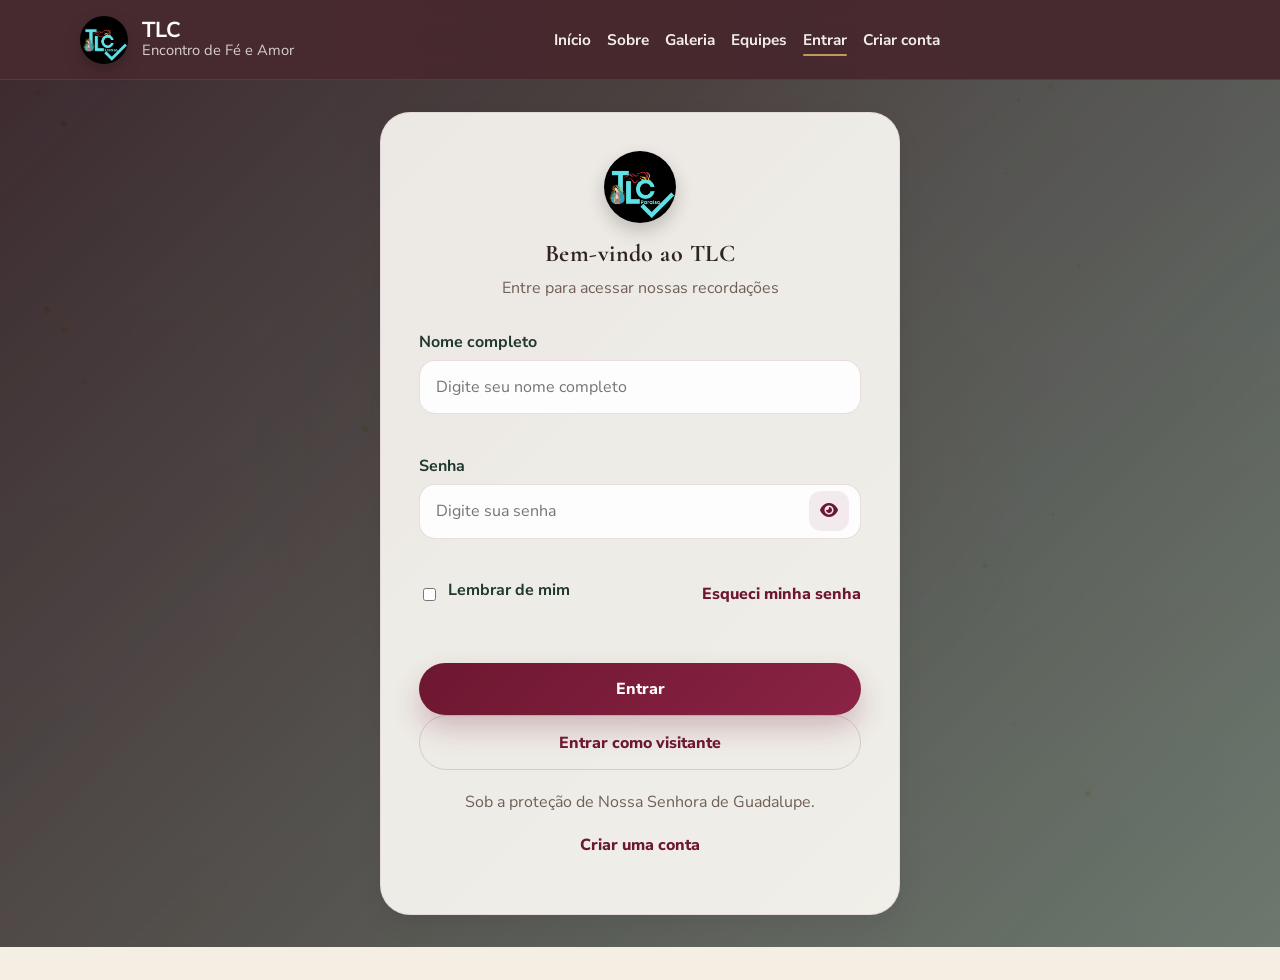
==== commit 0875d0df: "Add files via upload" ====
--- a/index.html
+++ b/index.html
@@ -9,7 +9,7 @@
   <link rel="preconnect" href="https://fonts.gstatic.com" crossorigin>
   <link href="https://fonts.googleapis.com/css2?family=Cormorant+Garamond:wght@500;600;700&family=Nunito+Sans:wght@400;600;700;800&display=swap" rel="stylesheet">
   <link rel="stylesheet" href="https://cdnjs.cloudflare.com/ajax/libs/font-awesome/6.5.2/css/all.min.css">
-  <link rel="stylesheet" href="css/style.css?v=20260803-sem-alfinete-oracao">
+  <link rel="stylesheet" href="css/style.css?v=20260807-sem-identidade">
 </head>
 <body data-page="home">
   <header class="site-header">
@@ -101,7 +101,7 @@
             <p>Instantes de silêncio, louvor e entrega que fortalecem a fé e a comunhão.</p>
           </article>
           <article class="feature-card">
-            <span class="feature-icon-frame"><img class="feature-icon" src="images/tlc-icons/dinamicas.png" alt="" aria-hidden="true"></span>
+            <span class="feature-icon-frame"><img class="feature-icon" src="images/tlc-icons/equipe-tlc.png" alt="" aria-hidden="true"></span>
             <h3>Dinâmicas</h3>
             <p>Atividades que aproximam os participantes com leveza, alegria e propósito divino.</p>
           </article>
@@ -348,32 +348,10 @@
       </div>
     </section>
 
-    <section class="home-closing-section reveal" id="identidade-tlc" aria-label="Identidade do TLC">
-      <div class="container">
-        <div class="home-closing-card">
-          <div class="footer-brand-block">
-            <div class="footer-brand-mark">
-              <img src="images/logo-tlc-paraiso.jpg" alt="Logo TLC Paraíso">
-            </div>
-            <div class="footer-brand-copy">
-              <h3>TLC</h3>
-              <p>Encontro de Fé e Amor</p>
-            </div>
-          </div>
-
-          <div class="footer-quote">
-            <i class="fa-solid fa-quote-left" aria-hidden="true"></i>
-            <p>Cada palavra é um sinal do que Deus continua fazendo entre nós.</p>
-            <i class="fa-solid fa-quote-right" aria-hidden="true"></i>
-          </div>
-        </div>
-      </div>
-    </section>
-
   </main>
 
   <div id="footer-root"></div>
 
-  <script src="js/script.js?v=20260803-sem-alfinete-oracao"></script>
+  <script src="js/script.js?v=20260807-sem-identidade"></script>
 </body>
 </html>
--- a/css/style.css
+++ b/css/style.css
@@ -763,34 +763,6 @@
   margin-bottom: 0;
   font-size: 0.92rem;
   line-height: 1.55;
-}
-
-.recent-grid {
-  display: grid;
-  grid-template-columns: repeat(3, minmax(0, 1fr));
-  gap: 1.2rem;
-}
-
-.recent-card {
-  position: relative;
-  border-radius: 24px;
-  overflow: hidden;
-  min-height: 340px;
-  box-shadow: var(--shadow-soft);
-}
-
-.recent-card > img {
-  width: 100%;
-  height: 100%;
-  object-fit: cover;
-}
-
-.recent-card .overlay {
-  position: absolute;
-  inset: auto 0 0 0;
-  padding: 1.4rem;
-  background: linear-gradient(180deg, transparent, rgba(10, 7, 7, 0.78));
-  color: var(--white);
 }
 
 .photo-author {
@@ -2794,78 +2766,27 @@
 .footer-shell {
   width: min(var(--container), calc(100% - 2rem));
   margin: 0 auto;
-  padding: 1.7rem 1.3rem 0;
+  padding: 0 1.1rem;
+  overflow: hidden;
   border: 1px solid rgba(213, 181, 126, 0.26);
-  border-radius: 34px;
-  background: linear-gradient(180deg, rgba(255, 254, 251, 0.98), rgba(250, 245, 237, 0.98));
+  border-radius: 30px;
+  background:
+    radial-gradient(circle at 16% 36%, rgba(255, 255, 255, 0.72), transparent 25%),
+    linear-gradient(180deg, #f5f5df 0%, #f5f3df 62%, #fbf6ec 100%);
   box-shadow: 0 22px 48px rgba(96, 71, 40, 0.1);
 }
 
-.footer-hero-row {
-  display: grid;
-  grid-template-columns: repeat(2, minmax(180px, 220px));
-  align-items: center;
-  justify-content: center;
-  gap: clamp(2rem, 10vw, 8rem);
-}
-
-.footer-brand-block {
-  display: flex;
-  align-items: center;
-  justify-content: center;
-  gap: 1rem;
-}
-
-.footer-brand-mark {
-  width: 82px;
-  height: 82px;
-  overflow: hidden;
-  border-radius: 50%;
-  box-shadow: 0 10px 20px rgba(92, 67, 34, 0.1);
-}
-
-.footer-brand-mark img {
-  width: 100%;
-  height: 100%;
-  object-fit: cover;
-}
-
-.footer-brand-copy h3 {
-  margin: 0;
-  color: var(--wine);
-  font-family: "Cormorant Garamond", serif;
-  font-size: clamp(2.2rem, 3.2vw, 3.6rem);
-  line-height: 1;
-}
-
-.footer-brand-copy p {
-  margin: 0.35rem 0 0;
-  color: #c58c3f;
-  font-family: "Cormorant Garamond", serif;
-  font-size: clamp(1.35rem, 2vw, 2rem);
-}
-
-.footer-quote {
-  max-width: 440px;
-  margin: 1rem auto 0;
-  display: grid;
-  grid-template-columns: auto 1fr auto;
-  align-items: start;
-  gap: 0.75rem;
-  text-align: center;
-}
-
-.footer-quote i {
-  margin-top: 0.15rem;
-  color: #d19a45;
-  font-size: 1.25rem;
-}
-
-.footer-quote p {
-  margin: 0;
-  font-family: "Cormorant Garamond", serif;
-  font-size: clamp(1.35rem, 2vw, 2.1rem);
-  line-height: 1.3;
+.footer-layout {
+  min-height: 410px;
+  padding: 3.2rem 0.75rem 0.9rem;
+  display: grid;
+  grid-template-columns: 185px minmax(220px, 0.9fr) minmax(300px, 1.25fr) 170px;
+  grid-template-rows: minmax(0, 1fr) auto;
+  grid-template-areas:
+    "mary nav contact church"
+    "mary nav contact church";
+  align-items: end;
+  gap: clamp(0.65rem, 1.5vw, 1.5rem);
 }
 
 .footer-sacred-card {
@@ -2873,6 +2794,17 @@
   display: flex;
   flex-direction: column;
   align-items: center;
+  align-self: end;
+  position: relative;
+  z-index: 1;
+}
+
+.footer-sacred-card--mary {
+  grid-area: mary;
+}
+
+.footer-sacred-card--church {
+  grid-area: church;
 }
 
 .footer-sacred-arch {
@@ -2908,19 +2840,33 @@
   text-align: center;
 }
 
-.footer-links-row {
-  margin-top: 1.4rem;
-  padding-top: 1rem;
-  display: grid;
-  grid-template-columns: repeat(2, minmax(0, 1fr));
-  gap: clamp(2rem, 8vw, 7rem);
+.footer-sacred-card--church .footer-sacred-arch {
+  width: 158px;
+  height: 226px;
+}
+
+.footer-sacred-card--church figcaption {
+  max-width: 163px;
+  font-size: 1.02rem;
 }
 
 .footer-links {
   min-width: 0;
+  padding: 1rem 0.75rem 1.15rem;
   display: flex;
   flex-direction: column;
-  gap: 0.8rem;
+  align-self: end;
+  gap: 0.68rem;
+  border-bottom: 1px solid rgba(128, 72, 65, 0.16);
+}
+
+.footer-links--nav {
+  grid-area: nav;
+}
+
+.footer-links--contact {
+  grid-area: contact;
+  padding-bottom: 2.2rem;
 }
 
 .footer-links strong {
@@ -2935,6 +2881,7 @@
   align-items: center;
   gap: 0.7rem;
   color: #46342d;
+  font-size: 0.94rem;
 }
 
 .footer-links a i {
@@ -2943,37 +2890,14 @@
   text-align: center;
 }
 
-/* Encerramento da página: a identidade antes presente no rodapé. */
-.home-closing-section {
-  padding: 0 0 1.25rem;
-}
-
-.home-closing-card {
-  width: min(780px, 100%);
-  margin: 0 auto;
-  padding: clamp(1.6rem, 4vw, 2.4rem);
-  border: 1px solid rgba(205, 164, 96, 0.28);
-  border-radius: 28px;
-  background:
-    radial-gradient(circle at 50% 0, rgba(224, 182, 105, 0.12), transparent 46%),
-    rgba(255, 253, 249, 0.96);
-  box-shadow: 0 20px 44px rgba(91, 64, 36, 0.09);
-  text-align: center;
-}
-
-.home-closing-card .footer-quote {
-  max-width: 540px;
-  margin-top: 1.35rem;
-}
-
 .footer-bottom-bar {
-  margin-top: 1.5rem;
+  margin-top: 0;
   padding: 1rem 1.2rem;
   display: grid;
   grid-template-columns: 1fr auto 1fr;
   align-items: center;
   gap: 1rem;
-  border-radius: 24px 24px 0 0;
+  border-radius: 20px 20px 0 0;
   color: #fff8f1;
   background: linear-gradient(90deg, #6d1733 0%, #7f1f3d 48%, #5d1730 100%);
 }
@@ -3174,7 +3098,6 @@
 /* Responsividade */
 @media (max-width: 980px) {
   .card-grid,
-  .recent-grid,
   .gallery-grid,
   .form-layout,
   .profile-card,
@@ -3182,14 +3105,21 @@
     grid-template-columns: 1fr 1fr;
   }
 
-  .footer-hero-row {
-    grid-template-columns: repeat(2, minmax(160px, 220px));
-    justify-items: center;
-    gap: clamp(1.5rem, 8vw, 4rem);
-  }
-
-  .footer-links-row {
-    grid-template-columns: 1fr 1fr;
+  .footer-layout {
+    min-height: 0;
+    padding: 2rem 1rem 1.2rem;
+    grid-template-columns: repeat(2, minmax(0, 1fr));
+    grid-template-rows: auto;
+    grid-template-areas:
+      "mary church"
+      "nav contact";
+    align-items: start;
+    gap: 1.5rem 2rem;
+  }
+
+  .footer-sacred-card,
+  .footer-links {
+    align-self: start;
   }
 
   .metrics-grid {
@@ -3407,21 +3337,23 @@
   }
 
   .card-grid,
-  .recent-grid,
   .gallery-grid,
-  .profile-stats,
-  .footer-links-row {
+  .profile-stats {
     grid-template-columns: 1fr;
   }
 
-  .footer-hero-row {
-    grid-template-columns: 1fr;
-    gap: 1.5rem;
-  }
-
-  .home-closing-card {
-    padding: 1.5rem 1rem;
-    border-radius: 22px;
+  .footer-layout {
+    padding: 1.5rem 0.5rem 1rem;
+    grid-template-columns: repeat(2, minmax(0, 1fr));
+    grid-template-areas:
+      "mary church"
+      "nav nav"
+      "contact contact";
+    gap: 1.4rem 0.6rem;
+  }
+
+  .footer-links--contact {
+    padding-bottom: 1.2rem;
   }
 
   .footer-bottom-bar {
@@ -3768,8 +3700,8 @@
 @media (max-width: 520px) {
   .footer-shell {
     width: min(var(--container), calc(100% - 1rem));
-    padding: 1.2rem 0.8rem 0;
-    border-radius: 26px;
+    padding: 0 0.55rem;
+    border-radius: 24px;
   }
 
   .footer-sacred-arch {
@@ -3777,17 +3709,18 @@
     height: 205px;
   }
 
-  .footer-brand-mark {
-    width: 64px;
-    height: 64px;
-  }
-
-  .footer-brand-block {
-    gap: 0.7rem;
-  }
-
-  .footer-links-row {
-    gap: 1rem;
+  .footer-sacred-card--church .footer-sacred-arch {
+    width: 132px;
+    height: 190px;
+  }
+
+  .footer-sacred-card--church figcaption {
+    max-width: 137px;
+  }
+
+  .footer-links {
+    padding-right: 0.35rem;
+    padding-left: 0.35rem;
   }
 
   .footer-links strong {
